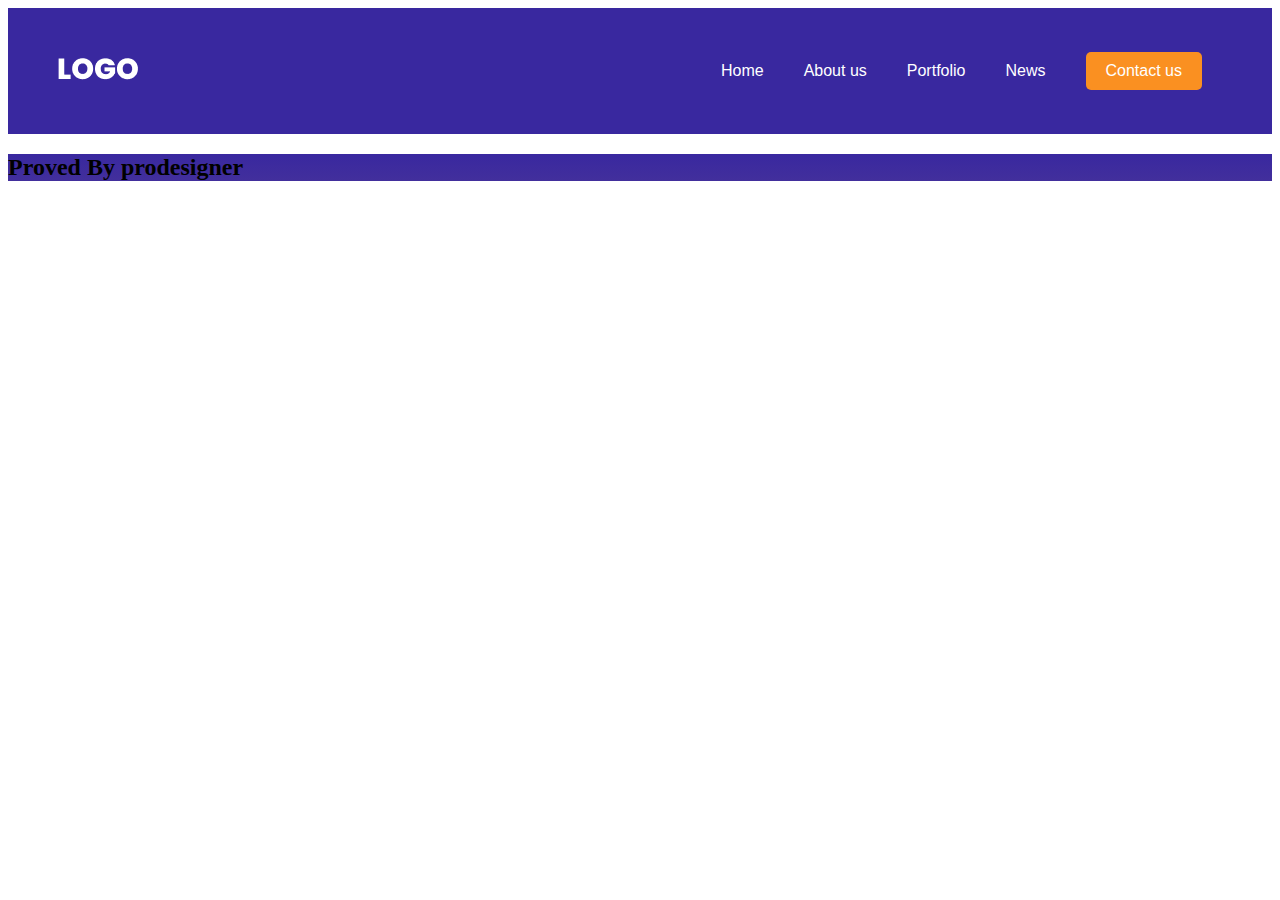
==== html/index.html @ 35356651 "start header/images/body" ====
<!DOCTYPE html>
<html lang="en">
<head>
  <meta charset="UTF-8">
  <meta name="viewport" content="width=device-width, initial-scale=1.0">
  <title>Desafio 1</title>
  <link rel="stylesheet" href="partials\style.css">
</head>

<body>

  <header class="header">
    <div>
    <img class="img-logo" src="../images/LOGO.png" alt="">
  </div>
  <div class="nav">
    <a class="link" id="link-1" href="#">Home</a>
    <a class="link" id="link-2" href="#">About us</a>
    <a class="link" id="link-3" href="#">Portfolio</a>
    <a class="link" id="link-4" href="#">News</a>
    <a class="link" id="link-5" href="#">Contact us</a>
  </div>
  </header>

  <div class="container">
    <div>
      <div>
        <h2 class="">Proved By prodesigner</h2>
      </div>
    </div>
  </div>
  
  <footer>

  </footer>
  
  <script src="../js/script.js"></script>

</body>
</html>
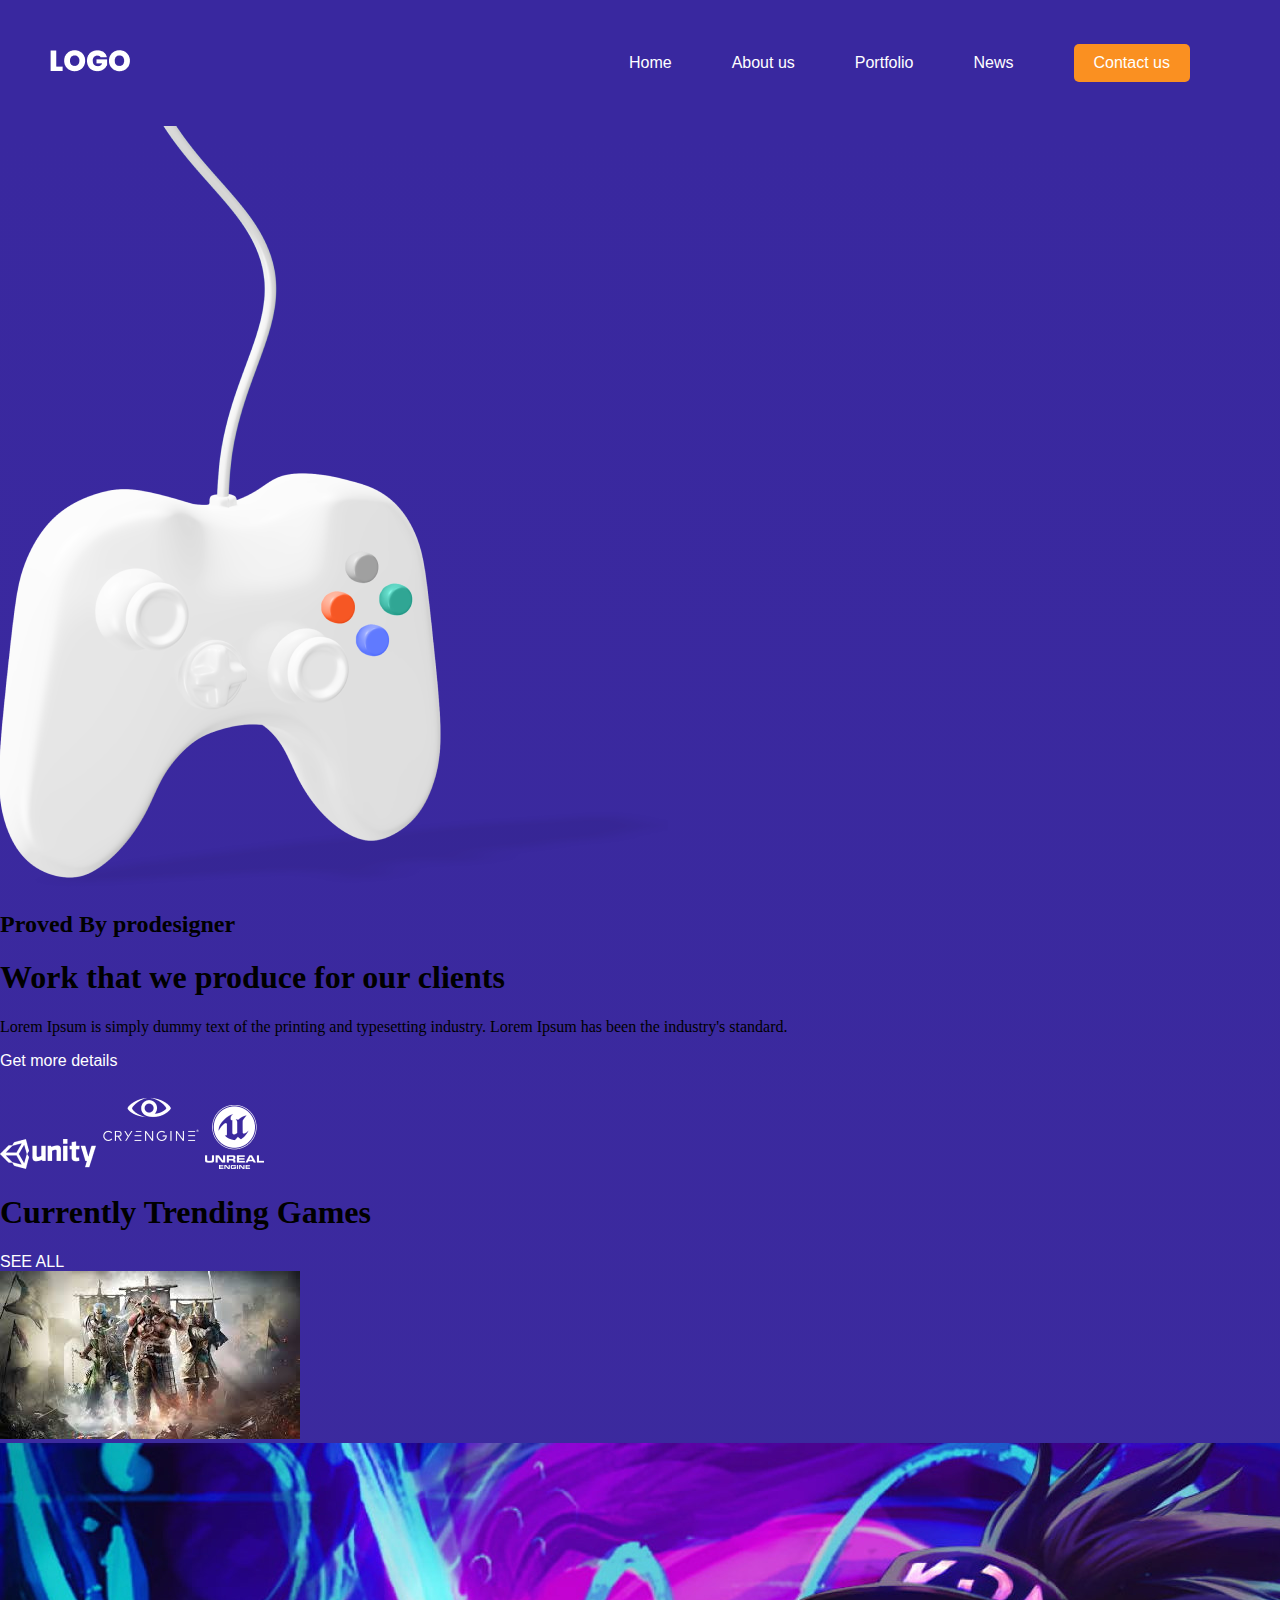
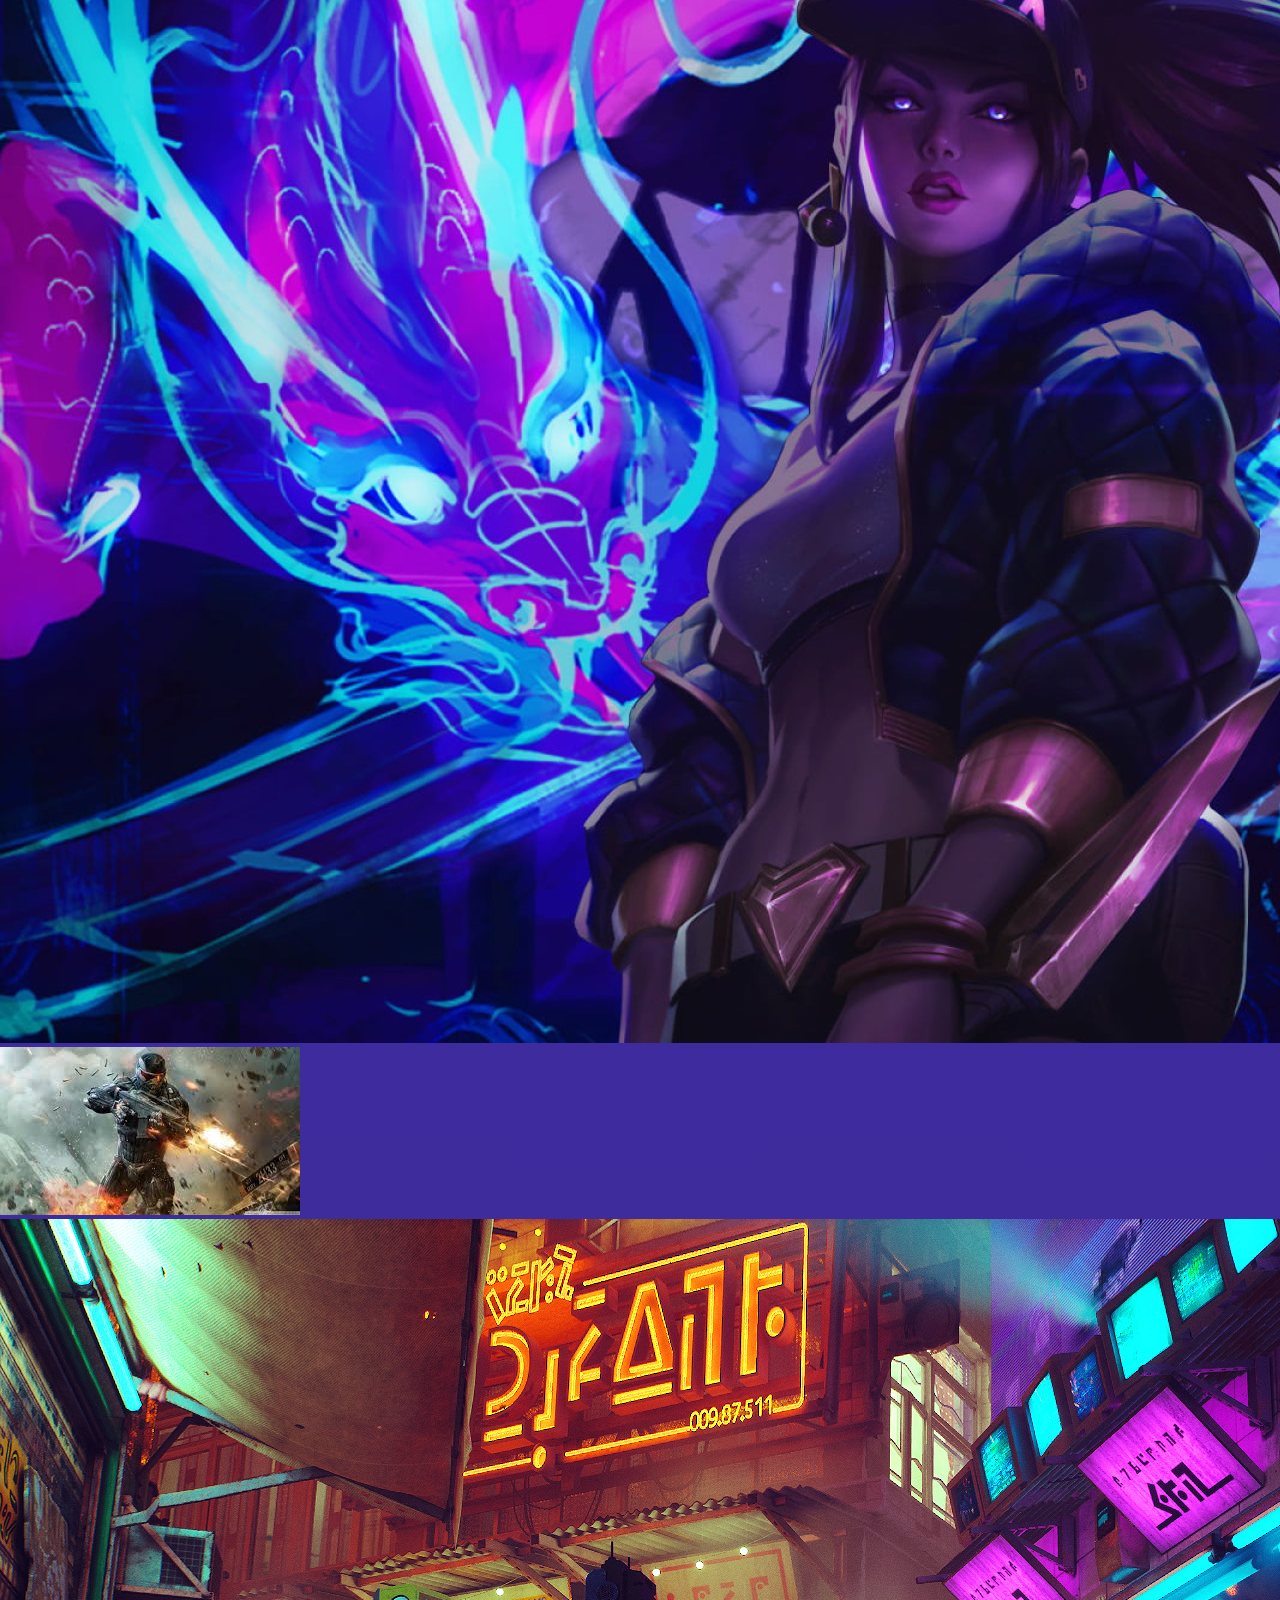
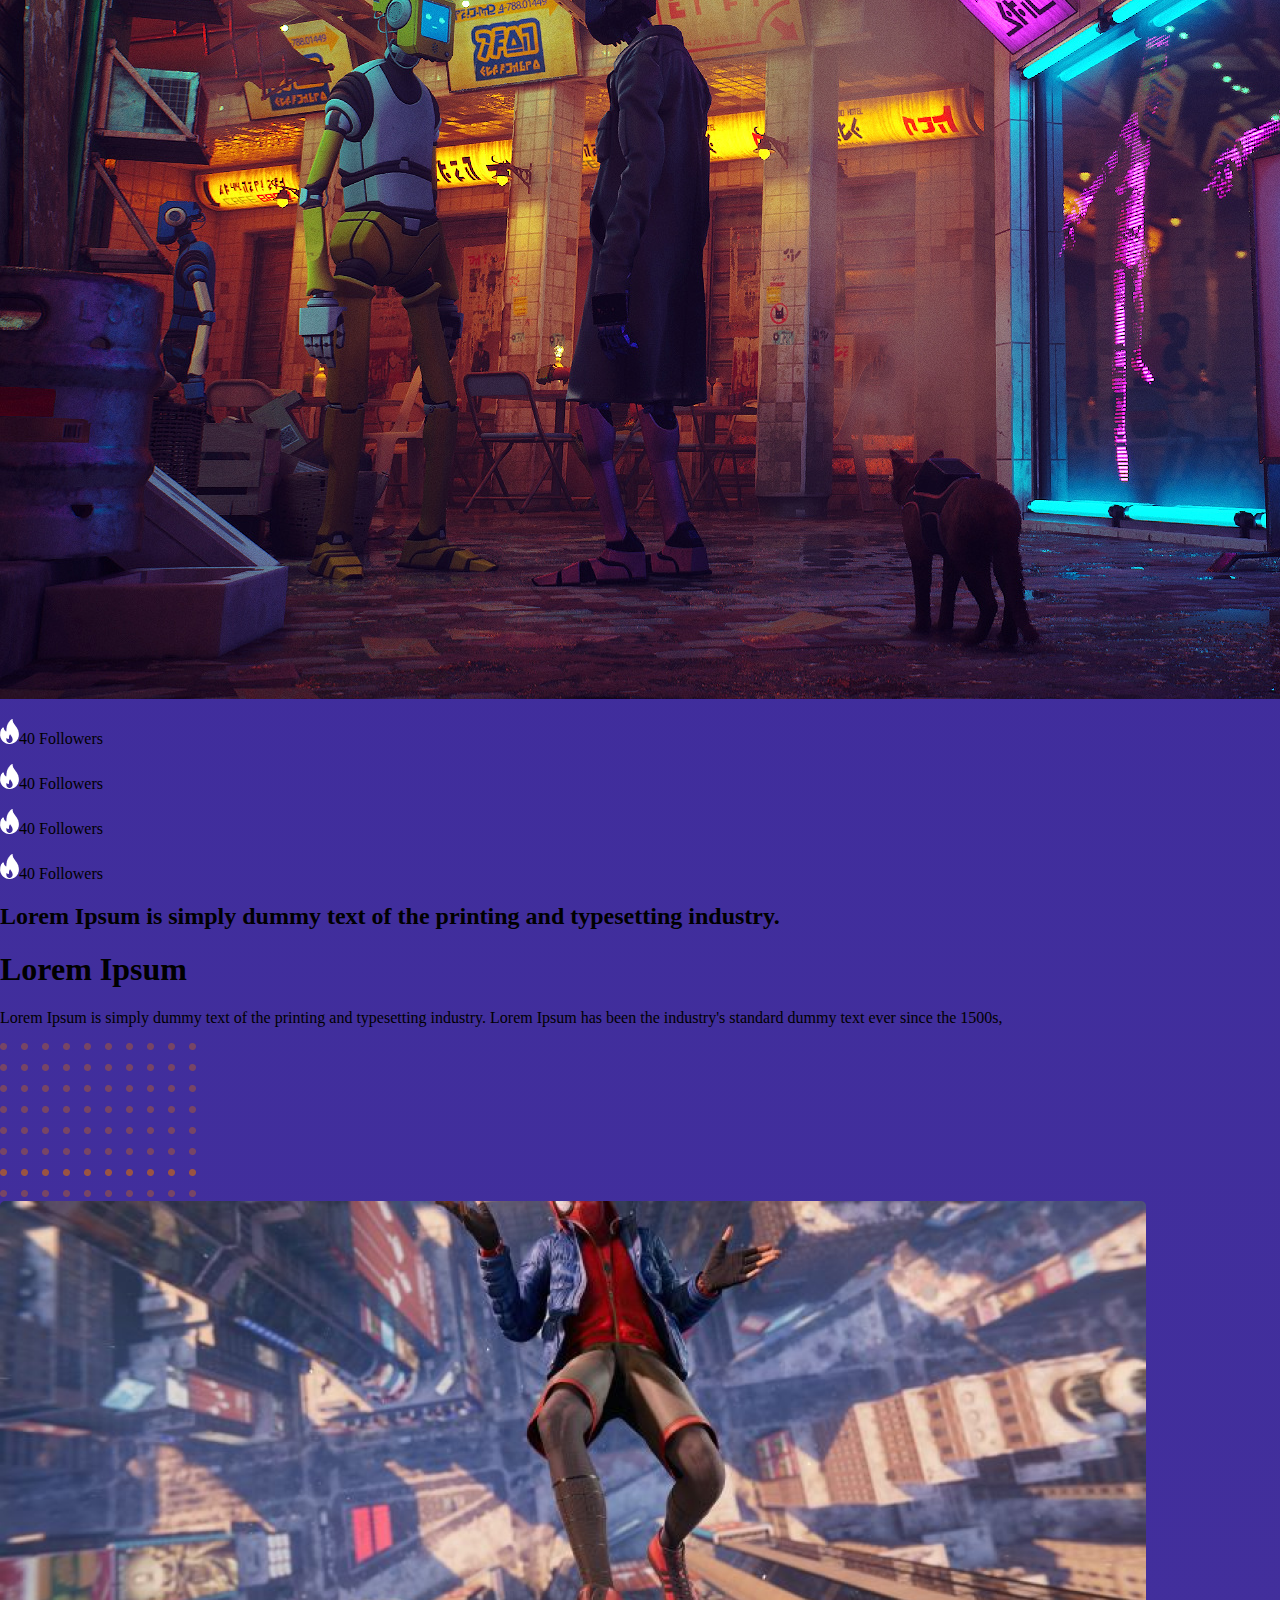
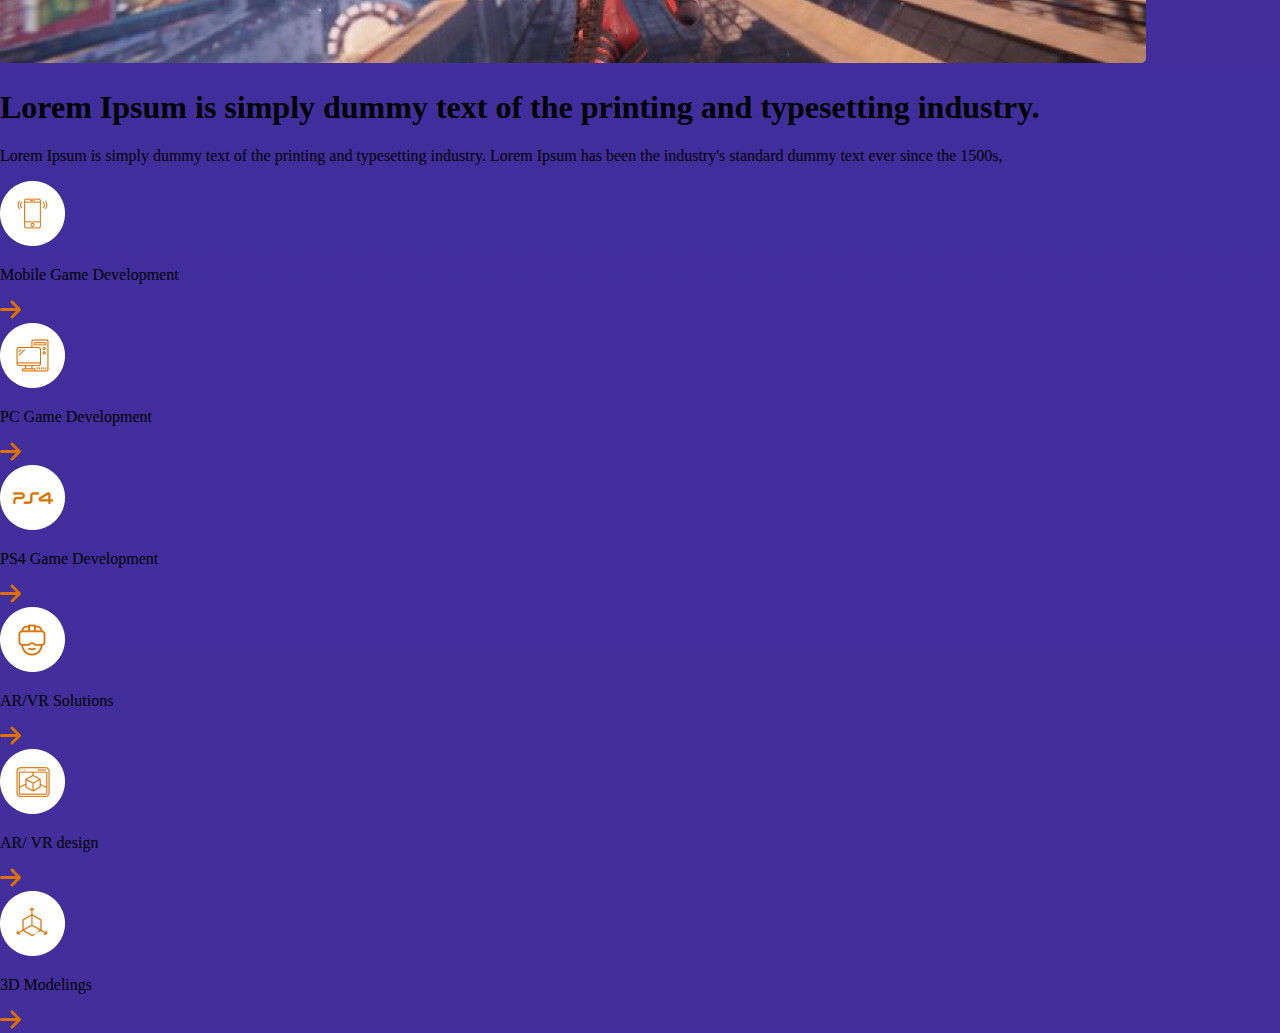
==== commit 0b230663: "feat: add images, global styles, and new pages" ====
--- a/html/index.html
+++ b/html/index.html
@@ -1,40 +1,131 @@
 <!DOCTYPE html>
-<html lang="en">
+<html lang="pt-br">
 <head>
   <meta charset="UTF-8">
   <meta name="viewport" content="width=device-width, initial-scale=1.0">
   <title>Desafio 1</title>
-  <link rel="stylesheet" href="partials\style.css">
+  <link rel="stylesheet" href="../css/style.css">
+  <link rel="stylesheet" href="partials/style.css">
+  <link rel="stylesheet" href="partials/header.css">
+  <link rel="stylesheet" href="partials/games.css">
+  <link rel="stylesheet" href="partials/dev_area.css">
 </head>
 
 <body>
-
   <header class="header">
     <div>
-    <img class="img-logo" src="../images/LOGO.png" alt="">
-  </div>
-  <div class="nav">
-    <a class="link" id="link-1" href="#">Home</a>
-    <a class="link" id="link-2" href="#">About us</a>
-    <a class="link" id="link-3" href="#">Portfolio</a>
-    <a class="link" id="link-4" href="#">News</a>
-    <a class="link" id="link-5" href="#">Contact us</a>
-  </div>
+      <a href="index.html"><img class="img-logo" src="../images/LOGO.png" alt=""></a>
+    </div>
+    <div class="nav">
+      <a href="error/index.html">Home</a>
+      <a href="error/index.html">About us</a>
+      <a href="error/index.html">Portfolio</a>
+      <a id="link-4" href="error/index.html">News</a>
+      <a id="link-5" href="contact-us/index.html">Contact us</a>
+    </div>
   </header>
 
   <div class="container">
-    <div>
-      <div>
-        <h2 class="">Proved By prodesigner</h2>
+    <img id="img_joy" src="../images/joy_stick 1.png" alt="">
+    <div class="container-2">
+      <div class="box-1">
+        <h2 id="title-1">Proved By prodesigner</h2>
+        <h1 id="title-2">Work that we produce for our clients</h1>
+        <p id="paragraph_1">Lorem Ipsum is simply dummy text of the printing and typesetting industry. Lorem Ipsum has been the industry's standard.</p>
+        <a id="link-6" href="error/index.html">Get more details</a>
+      </div>
+      <div class="box-2">
+        <img id="img_1" src="../images/unity 1 (1).png" alt="unity">
+        <img id="img_2" src="../images/cry 1.png" alt="cry1">
+        <img id="img_3" src="../images/unreal 1.png" alt="unreal">
       </div>
     </div>
+
+    <div class="container-games">
+      <div id="box-3">
+        <h1 id="title-3">Currently Trending Games</h1>
+        <a id="link-7" href="error/index.html">SEE ALL</a>
+      </div>
+      <div class="box-4">
+        <img class="img-herois" src="../images/heroi1.jpeg" alt="heroi">
+        <img class="img-herois" src="../images/heroi2.jpeg" alt="heroi">
+        <img class="img-herois" src="../images/heroi3.jpeg" alt="heroi">
+        <img class="img-herois" src="../images/heroi4.jpeg" alt="heroi">
+      </div>
+      <div class="box-4">
+        <p id="paragraph_2"><img id="img_fire" src="../images/Group.png" alt="group">40 Followers</p>
+        <p id="paragraph_2"><img id="img_fire" src="../images/Group.png" alt="group">40 Followers</p>
+        <p id="paragraph_2"><img id="img_fire" src="../images/Group.png" alt="group">40 Followers</p>
+        <p id="paragraph_2"><img id="img_fire" src="../images/Group.png" alt="group">40 Followers</p>
+      </div>
+    </div>
+
+    <div class="box-5">
+      <h2>Lorem Ipsum is simply dummy text of the printing and typesetting industry.</h2>
+    </div>
+  
+    <div class="container-3">
+      <h1>Lorem Ipsum</h1>
+      <p>Lorem Ipsum is simply dummy text of the printing and typesetting industry. Lorem Ipsum has been the industry's standard dummy text ever since the 1500s,<p>
+        <div class="img-wrapper">
+          <img id="img_point" src="../images/Group 21.png" alt="pontilhado">
+          <img id="img_4" src="../images/homemaranha.png" alt="homem-aranha">
+        </div>
+    </div>
   </div>
-  
+    <div class="box_dev">
+      <h1>Lorem Ipsum is simply dummy text of the printing and typesetting industry.</h1>
+      <p>Lorem Ipsum is simply dummy text of the printing and typesetting industry. Lorem Ipsum has been the industry's standard dummy text ever since the 1500s,<p>
+
+        <div id="imgs">
+
+          <div id="imgs_3">
+            <a href="error/index.html"><img src="../images/cel.png" alt="cel"></a>
+            <p>Mobile Game Development</p>
+            <a href="error/index.html"><img src="../images/seta.png" alt="seta"></a>
+          </div>
+          <div id="imgs_3">
+            <a href="error/index.html"><img src="../images/pc.png" alt="pc"></a>
+            <p>PC Game Development</p>
+            <a href="error/index.html"><img src="../images/seta.png" alt="seta"></a>
+          </div>
+          <div id="imgs_3">
+            <a href="error/index.html"><img src="../images/ps4.png" alt="ps4"></a>
+            <p>PS4 Game Development</p>
+            <a href="error/index.html"><img src="../images/seta.png" alt="seta"></a>
+          </div>
+          <div id="imgs_3">
+            <a href="error/index.html"><img src="../images/oculos.png" alt="oculos"></a>
+            <p>AR/VR Solutions</p>
+            <a href="error/index.html"><img src="../images/seta.png" alt="seta"></a>
+          </div>
+
+        </div>
+
+        <div id="imgs_2">
+
+          <div id="imgs_3">
+            <a href="error/index.html"><img src="../images/cube.png" alt="cube"></a>
+            <p>AR/ VR design</p>
+            <a href="error/index.html"><img src="../images/seta.png" alt="seta"></a>
+          </div>
+
+          <div id="imgs_3">
+            <a href="error/index.html"><img src="../images/x y z.png" alt="xyz"></a>
+            <p>3D Modelings</p>
+            <a href="error/index.html"><img src="../images/seta.png" alt="seta"></a>
+          </div>
+
+        </div>
+
+    </div>
+
+
   <footer>
 
   </footer>
-  
+
   <script src="../js/script.js"></script>
 
 </body>
-</html>+</html>
--- a/css/style.css
+++ b/css/style.css
@@ -0,0 +1,17 @@
+body {
+  background: linear-gradient(to bottom, #39289F, #422F9C);
+  margin: 0px;
+}
+
+a {
+  color: white;
+  font-family: "Poppins", sans-serif;
+  text-decoration: none;
+  margin-right: 60px;
+  font-size: 16px;
+  transition: transform 0.5s ease;
+}
+
+a:hover {
+    transform: translateY(-5px);
+}--- a/html/partials/style.css
+++ b/html/partials/style.css
@@ -0,0 +1,34 @@
+.container {
+  background: linear-gradient(to bottom, #39289F, #422F9C);
+}
+.header {
+  background: #39289F;
+  padding: 30px;
+  display: flex;
+  justify-content: space-between;
+  align-items: center;
+}
+
+.img-logo{
+  margin: 20px;
+}
+
+.nav {
+  display: flex;
+  justify-content: space-between;
+  align-items: center;
+}
+
+.link {
+  color: white;
+  font-family: "Poppins", sans-serif;
+  text-decoration: none;
+  margin-right: 40px;
+  font-size: 16px;
+}
+
+#link-5 {
+  background-color: #FA9021;
+  padding: 10px 20px;
+  border-radius: 5px;
+}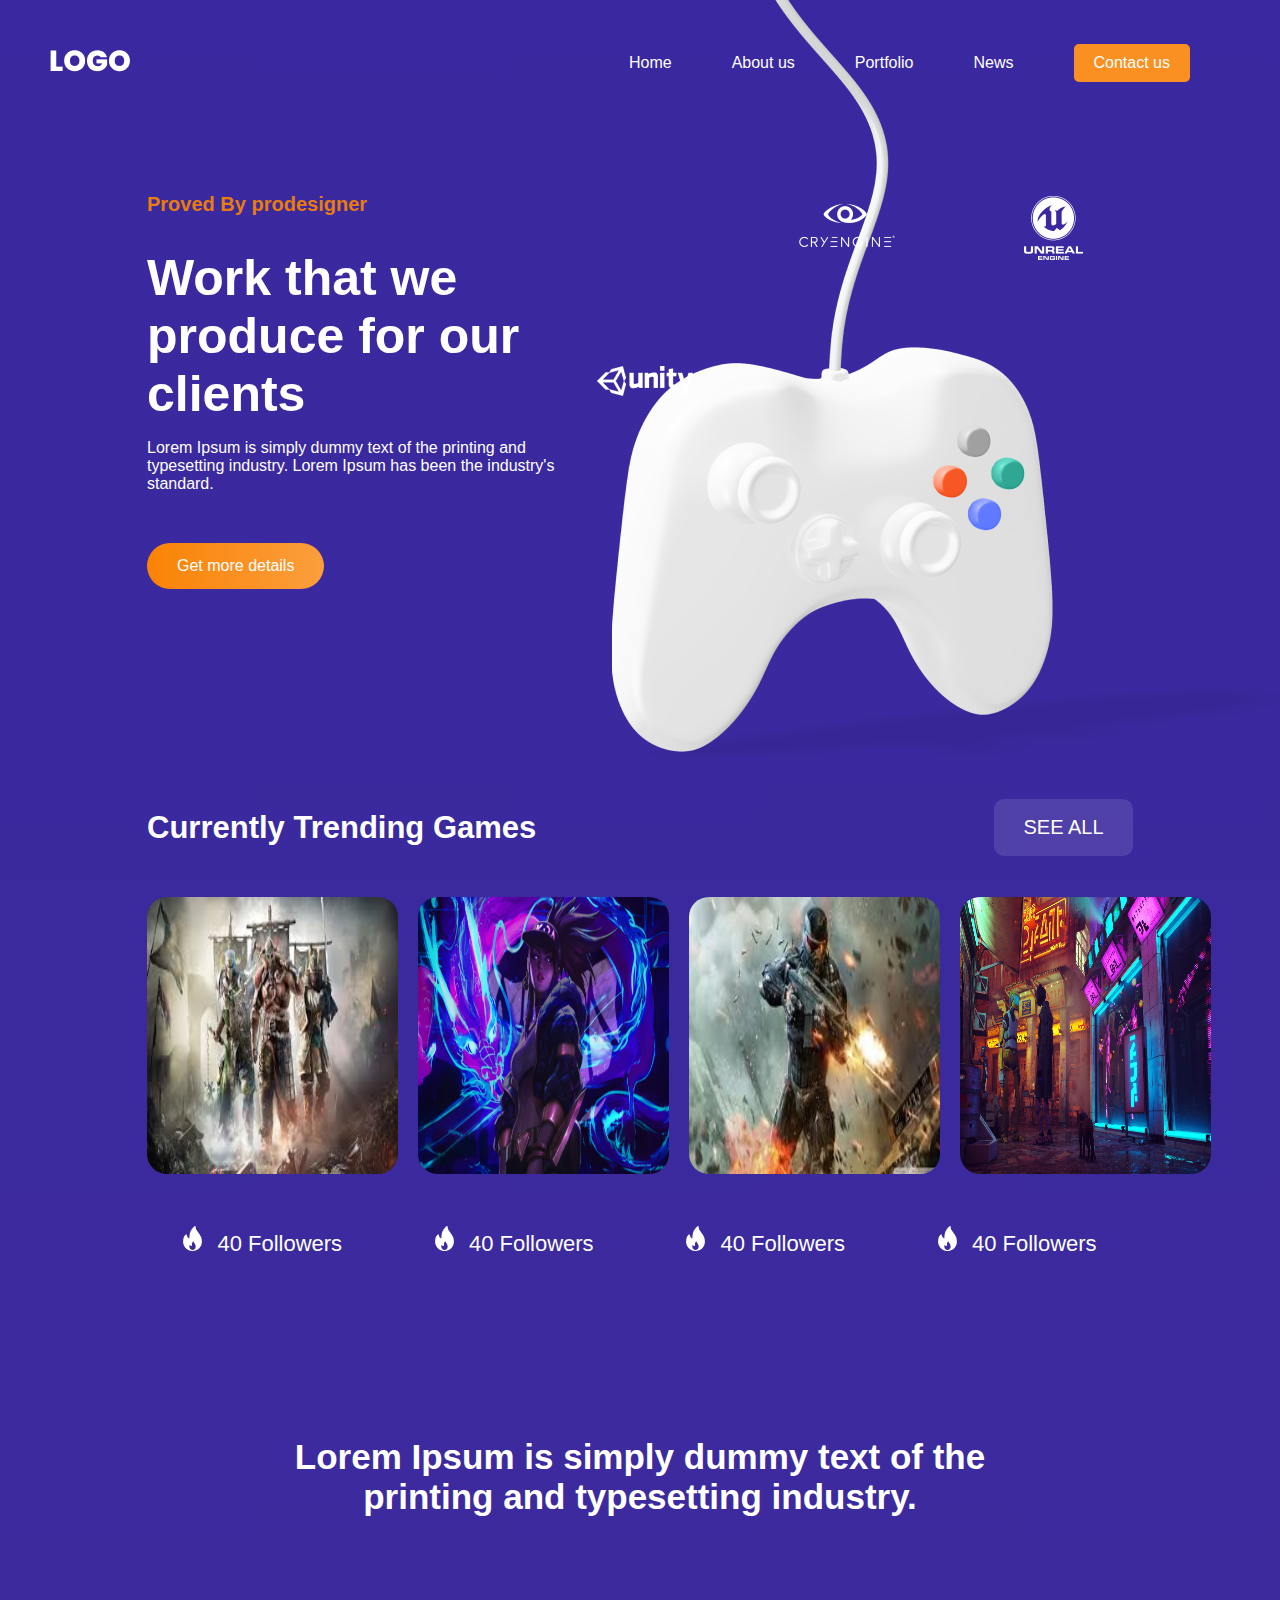
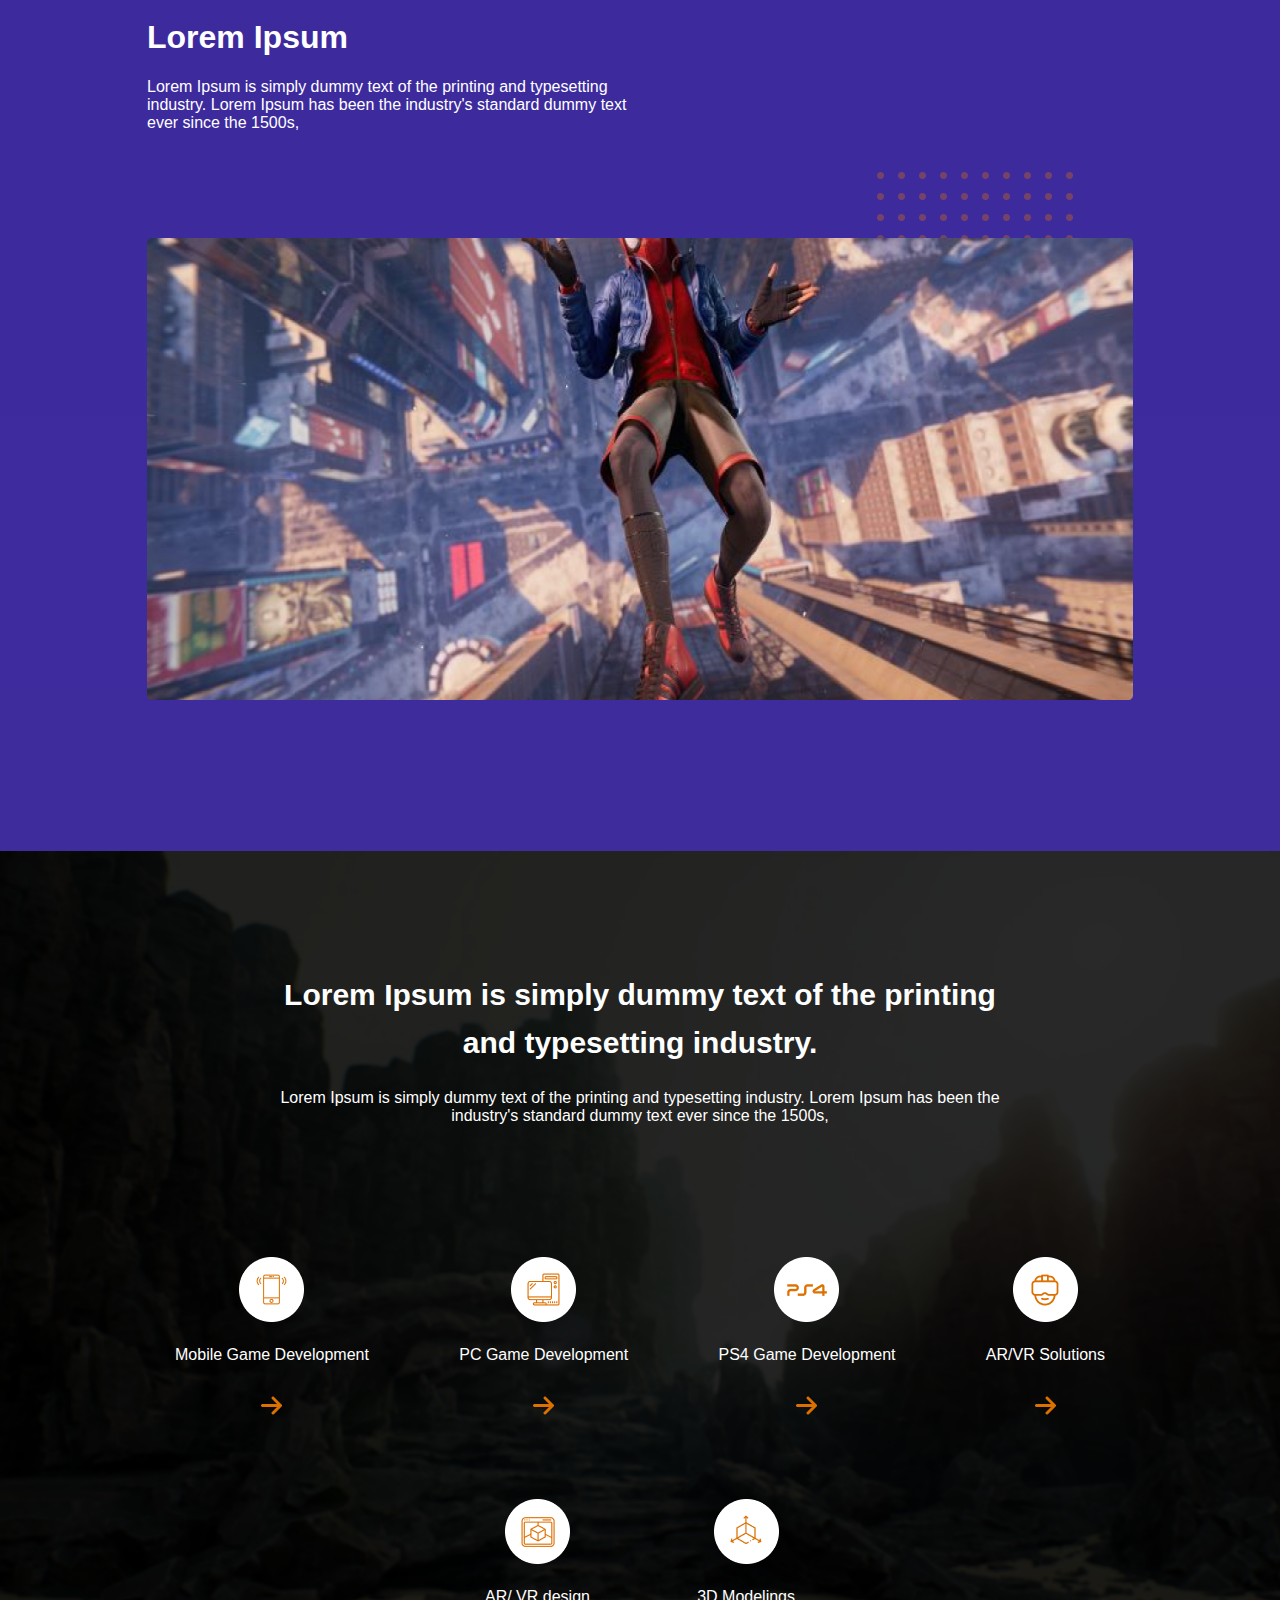
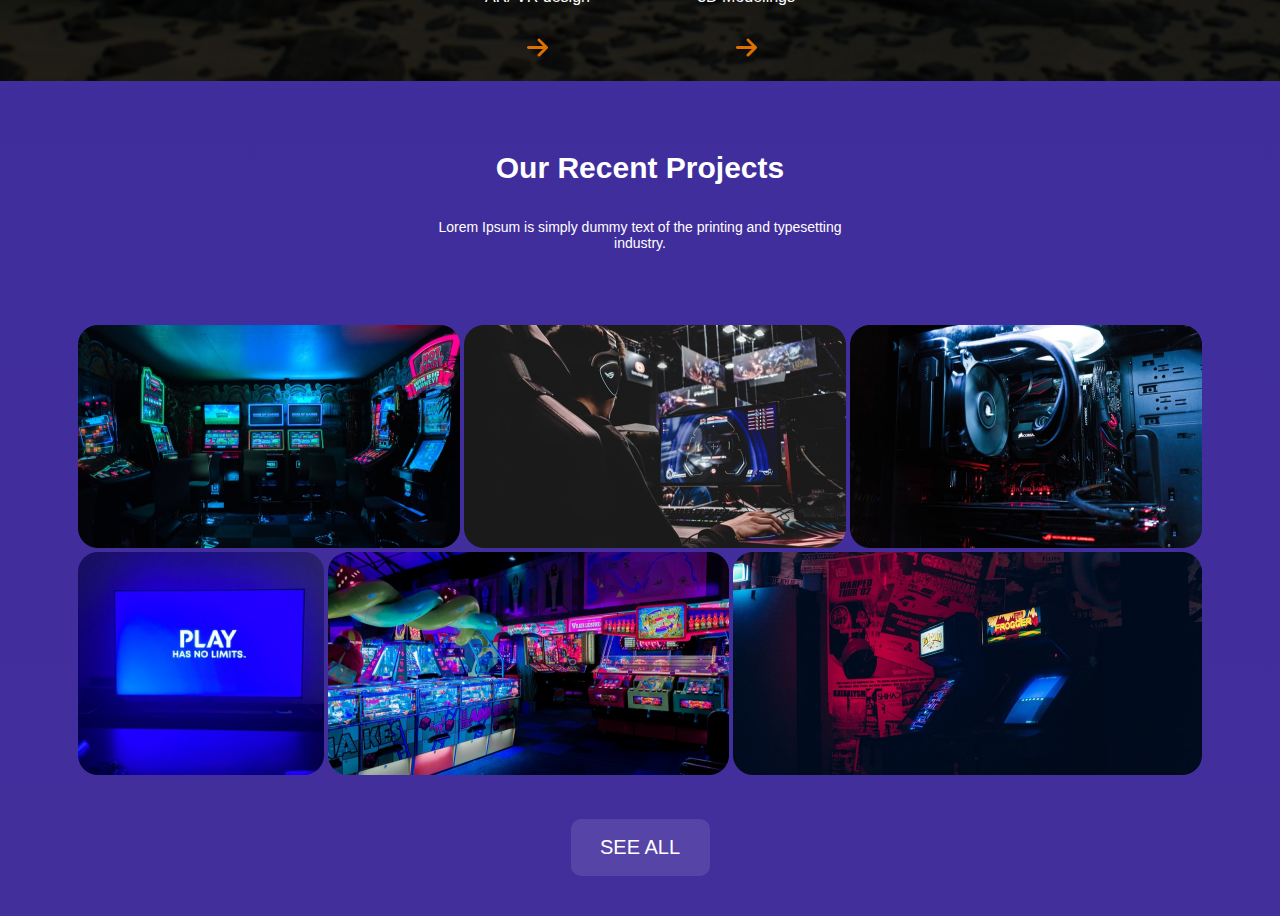
==== commit 13370a61: "feat: Completed projects page and finalized CSS" ====
--- a/html/index.html
+++ b/html/index.html
@@ -9,6 +9,7 @@
   <link rel="stylesheet" href="partials/header.css">
   <link rel="stylesheet" href="partials/games.css">
   <link rel="stylesheet" href="partials/dev_area.css">
+  <link rel="stylesheet" href="partials/projects.css">
 </head>
 
 <body>
@@ -120,6 +121,24 @@
 
     </div>
 
+    <div class="Projects">
+      <h1>Our Recent Projects</h1>
+      <p>Lorem Ipsum is simply dummy text of the printing and typesetting industry. </p>
+      <div class="img-wrapper">
+        <div class="box-prj">
+          <a href="error/index.html"><img src="../images/sala games.png" alt="sala"></a>
+          <a href="error/index.html"><img src="../images/monitor.png" alt="monitor"></a>
+          <a href="error/index.html"><img src="../images/pc gamer.png" alt="pc"></a>
+        </div>
+        <div class="box-prj2">
+          <a href="error/index.html"><img src="../images/tv.png" alt="tv"></a>
+          <a href="error/index.html"><img src="../images/cassino.png" alt="cassino"></a>
+          <a href="error/index.html"><img src="../images/cassino pequeno.png" alt="cassino pequeno"></a>
+        </div>
+      </div>
+      <a class="link-8" href="error/index.html">SEE ALL</a>
+    </div>
+
 
   <footer>
 
--- a/html/partials/style.css
+++ b/html/partials/style.css
@@ -1,34 +1,135 @@
 .container {
-  background: linear-gradient(to bottom, #39289F, #422F9C);
-}
-.header {
-  background: #39289F;
-  padding: 30px;
-  display: flex;
-  justify-content: space-between;
-  align-items: center;
+  margin: 0px 147px 147px;    
+  margin-top: 50px;
 }
 
-.img-logo{
-  margin: 20px;
+.container-2 {
+  display: grid;
+  grid-template-columns: 0.55fr 1fr;
+  gap: 0px;
+  position: relative;
 }
 
-.nav {
-  display: flex;
-  justify-content: space-between;
-  align-items: center;
+#img_joy {
+  position: absolute;
+  top: 0;
+  right: 0;
+  z-index: -1;
 }
 
-.link {
+#title-1 {
+  font-size: 20px;
+  color: #E87D0E;
+  font-family: "Poppins", sans-serif;
+  font-weight: bold;
+  margin-bottom: 17px;
+}
+
+#title-2 {
+  font-size: 50px;
+  color: #FFFFFF;
+  font-family: "Poppins", sans-serif;
+  font-weight: bold;
+  margin-bottom: 16px;
+}
+
+#paragraph_1 {
+  font-size: 16px;
+  color: #FFFFFF;
+  font-family: "Poppins", sans-serif;
+  margin-bottom: 50px;
+  inline-size: 450px;
+}
+
+#link-6 {
+  background: linear-gradient(to right, #FA8305, #FB9E3C);
+  padding: 14px 30px;
+  border-radius: 40px;
+  font-family: "Poppins", sans-serif;
+  font-size: 16px;
+  transition: transform 0.5s ease;
+  display: inline-block;
+  text-decoration: none;
+}
+
+#link-6:hover {
+  transform: scale(1.1);
+}
+
+.box-2 {
+  display: grid;
+  grid-template-columns: 1fr 1fr 1fr;
+}
+
+#img_1 {
+  margin-left: 0px;
+  margin-top: 190px;
+}
+
+#img_2 {
+  margin-left: 20px;
+}
+
+#img_3 {
+  margin-left: 70px;
+  margin-top: 20px;
+}
+
+.box-5 {
+  display: flex;
+  justify-content: center;
+  align-items: center;
+  margin-top: 129px;
+}
+
+.box-5 h2 {
+  text-align: center;
+  font-size: 35px;
+  color: #FFFFFF;
+  font-family: "Poppins", sans-serif;
+  font-weight: 600;    
+  width: 826px;
+  height: 132px;
+}
+
+.container-3 {
   color: white;
   font-family: "Poppins", sans-serif;
-  text-decoration: none;
-  margin-right: 40px;
-  font-size: 16px;
 }
 
-#link-5 {
-  background-color: #FA9021;
-  padding: 10px 20px;
-  border-radius: 5px;
-}+.container-3 h2 {
+  font-size: 30px;
+  font-weight: 600;
+  margin-bottom: 67px;
+}
+
+.container-3 p {
+  font-size: 16px;
+  margin-bottom: 32px;
+  width: 500px;
+}
+
+.container-3 img {
+  margin-top: 40px;
+}
+
+.img-wrapper {
+  position: relative;
+}
+
+#img_point {
+  position: absolute;
+  top: -60px;
+  right: 60px;
+  z-index: 1;
+}
+
+#img_4 {
+  align-items: center;
+  margin-top: 20px;
+  height: 462px;
+  position: relative;
+  z-index: 2;
+  margin-top: 46px;
+  width: 100%;
+}
--- a/html/partials/header.css
+++ b/html/partials/header.css
@@ -0,0 +1,26 @@
+.header {
+  padding: 30px;
+  display: flex;
+  justify-content: space-between;
+  align-items: center;
+}
+
+.img-logo{
+  margin: 20px;
+}
+
+.nav {
+  display: flex;
+  justify-content: space-between;
+  align-items: center;
+}
+
+#link-5 {
+  background-color: #FA9021;
+  padding: 10px 20px;
+  border-radius: 5px;
+}
+
+#link-5:hover {
+  transform: scale(1.1);
+}--- a/html/partials/games.css
+++ b/html/partials/games.css
@@ -0,0 +1,65 @@
+.container-games{
+  margin-top: 200px;
+  font-family: "Rubik", sans-serif;
+  color: white;
+}
+
+#box-3{
+  display: flex;
+  justify-content: space-between;
+  align-items: center;
+}
+
+#title-3{
+  font-size: 31px;
+  font-weight: bold;
+}
+
+#link-7{
+  font-size: 20px;
+  background-color: rgba(255, 255, 255, 0.11);
+  border-radius: 10px;
+  width: 139px;
+  height: 57px;
+  display: flex;
+  align-items: center;
+  justify-content: center;
+  margin: 0px;
+}
+
+.box-4{
+  display: grid;
+  grid-template-columns: 1fr 1fr 1fr 1fr;
+  gap: 20px;
+  margin-top: 30px;
+}
+
+.img-herois{
+  width: 251px;
+  height: 277px;
+  border-radius: 20px;
+}
+
+#paragraph_2{
+  font-size: 22px;
+  text-align: center;
+}
+
+#img_fire{
+  margin-right: 15px;
+}
+
+.box-4 .img-herois {
+  transition: transform 0.3s ease, filter 0.3s ease, opacity 0.3s ease;
+}
+
+.box-4:hover .img-herois {
+  filter: blur(4px);
+  opacity: 0.5;
+}
+
+.box-4 .img-herois:hover {
+  transform: scale(1.2);
+  filter: none;
+  opacity: 1;
+}--- a/html/partials/dev_area.css
+++ b/html/partials/dev_area.css
@@ -0,0 +1,61 @@
+.box_dev {
+  color: white;
+  font-family: "Poppins", sans-serif;
+  background-image: url('../../images/fundo.png');
+  background-size: cover;
+  background-position: center;
+  padding: 20px;
+  width: 100%;
+  box-sizing: border-box;
+  margin: 0;
+  text-align: center;
+  display: flex;
+  flex-direction: column;
+  justify-content: center;
+  align-items: center;
+}
+
+.box_dev h1 {
+  font-size: 30px;
+  font-weight: bold;
+  margin-top: 100px;
+  width: 750px;
+  height: 112px;
+  margin-bottom: -10px;
+  line-height: 1.6;
+}
+
+.box_dev p {
+  font-size: 16px;
+  width: 750px;
+  height: 60px;
+}
+
+#imgs{
+  display: flex;
+  justify-content: space-between;
+  width: 75%;
+}
+
+#imgs_3 p{
+  width: 100%;
+  margin-top: 20px;
+  margin-bottom: -10px;
+}
+
+#imgs_2{
+  display: flex;
+  width: 25%;
+  justify-content: space-between;
+  margin-top: 5rem;
+}
+
+.box_dev a{
+  margin: 0;
+  transition: transform 0.3s ease;
+  display: inline-block;
+}
+
+.box_dev a:hover{
+  transform: scale(1.1) translateY(-5px);
+}--- a/html/partials/projects.css
+++ b/html/partials/projects.css
@@ -0,0 +1,55 @@
+.Projects{
+  text-align: center;
+  font-family: "Poppins", sans-serif;
+  color: white;
+  margin-top: 50px;
+}
+
+.Projects h1{
+  font-size: 30px;
+  font-weight: bold;
+  margin-top: 70px;
+}
+
+.Projects p{
+  font-size: 14px;
+  display: inline-block;
+  max-width: 450px;
+}
+
+.img-wrapper{
+  margin-top: 60px;
+}
+
+.img-wrapper a{
+  margin: 0;
+  transition: transform 0.3s ease, filter 0.3s ease, opacity 0.3s ease;
+  display: inline-block;
+}
+
+.img-wrapper:hover a{
+  filter: blur(4px);
+  opacity: 0.5;
+}
+
+.img-wrapper a:hover {
+  transform: scale(1.2);
+  filter: none;
+  opacity: 1;
+}
+
+.link-8{
+  font-size: 20px;
+  background-color: rgba(255, 255, 255, 0.11);
+  border-radius: 10px;
+  width: 139px;
+  height: 57px;
+  display: flex;
+  justify-content: center;
+  align-items: center;
+  margin: 40px auto;
+}
+
+.link-8:hover{
+  background-color: rgba(255, 255, 255, 0.2);
+}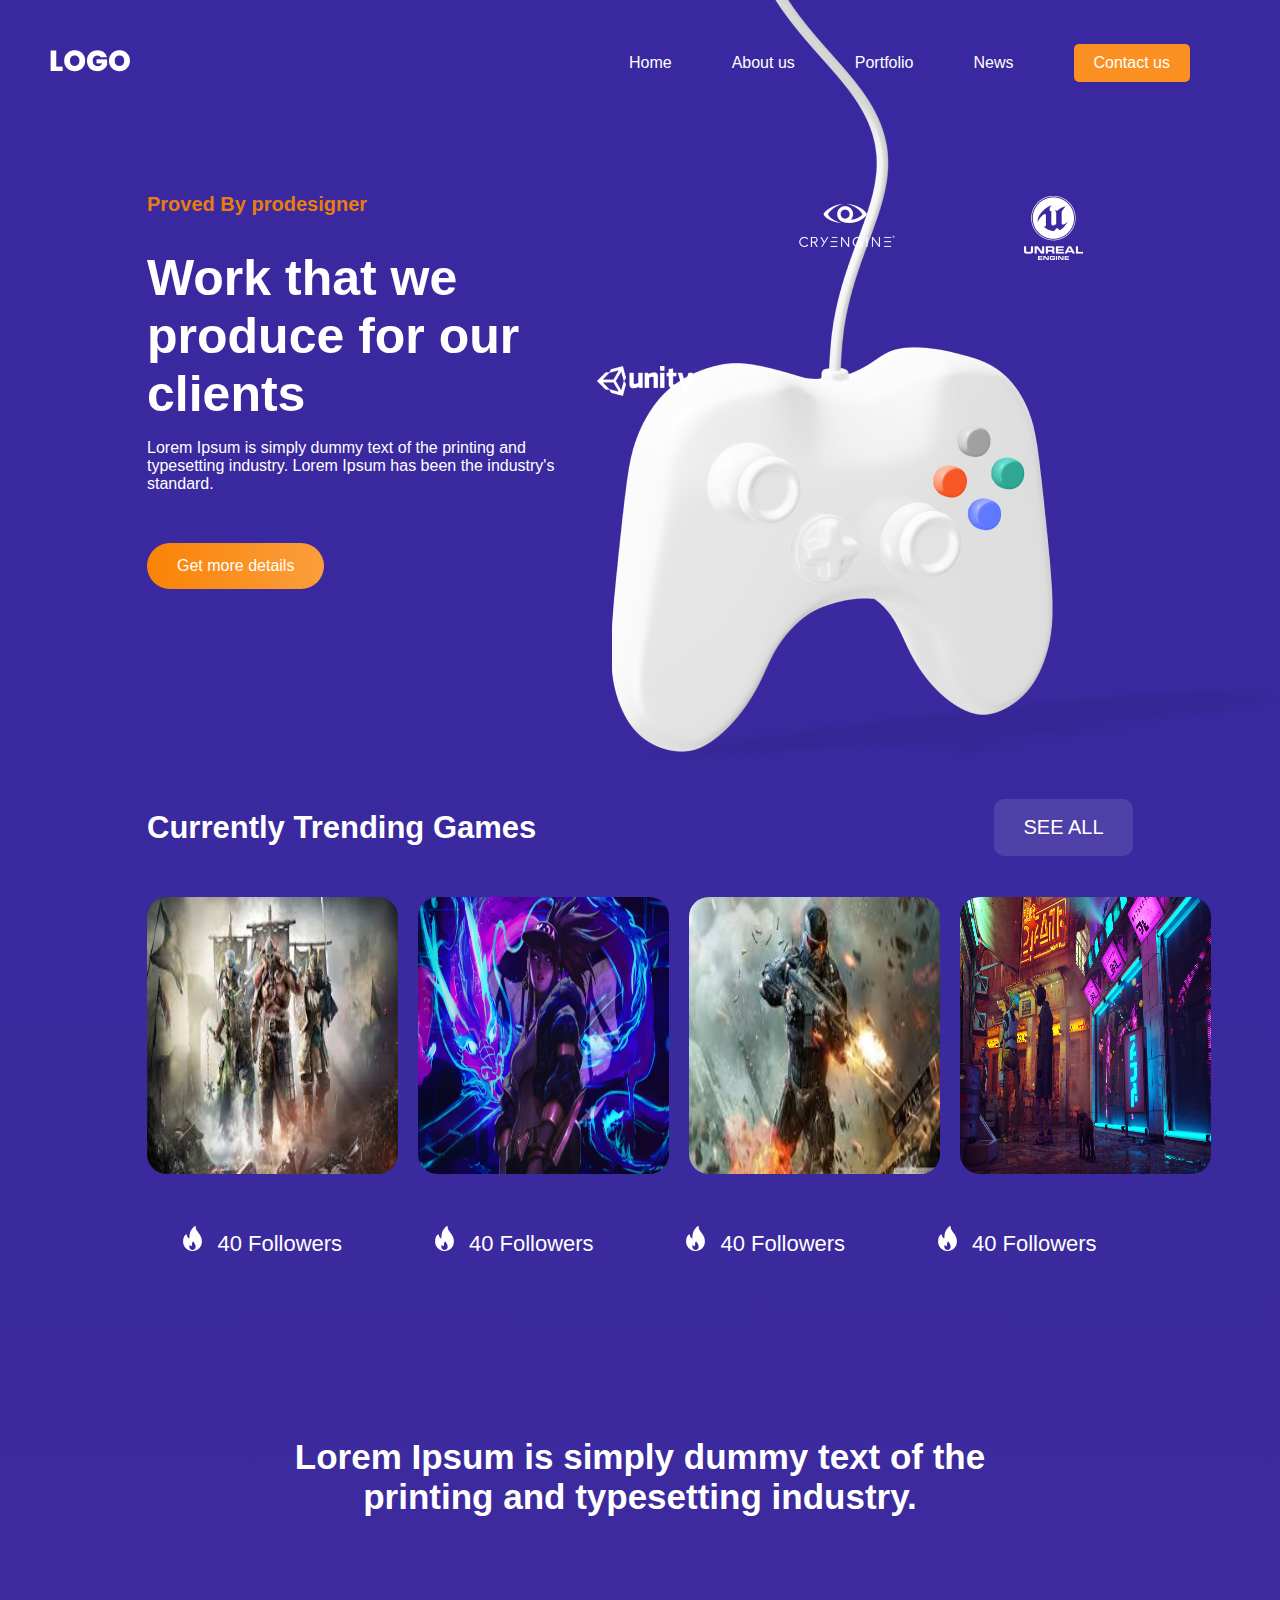
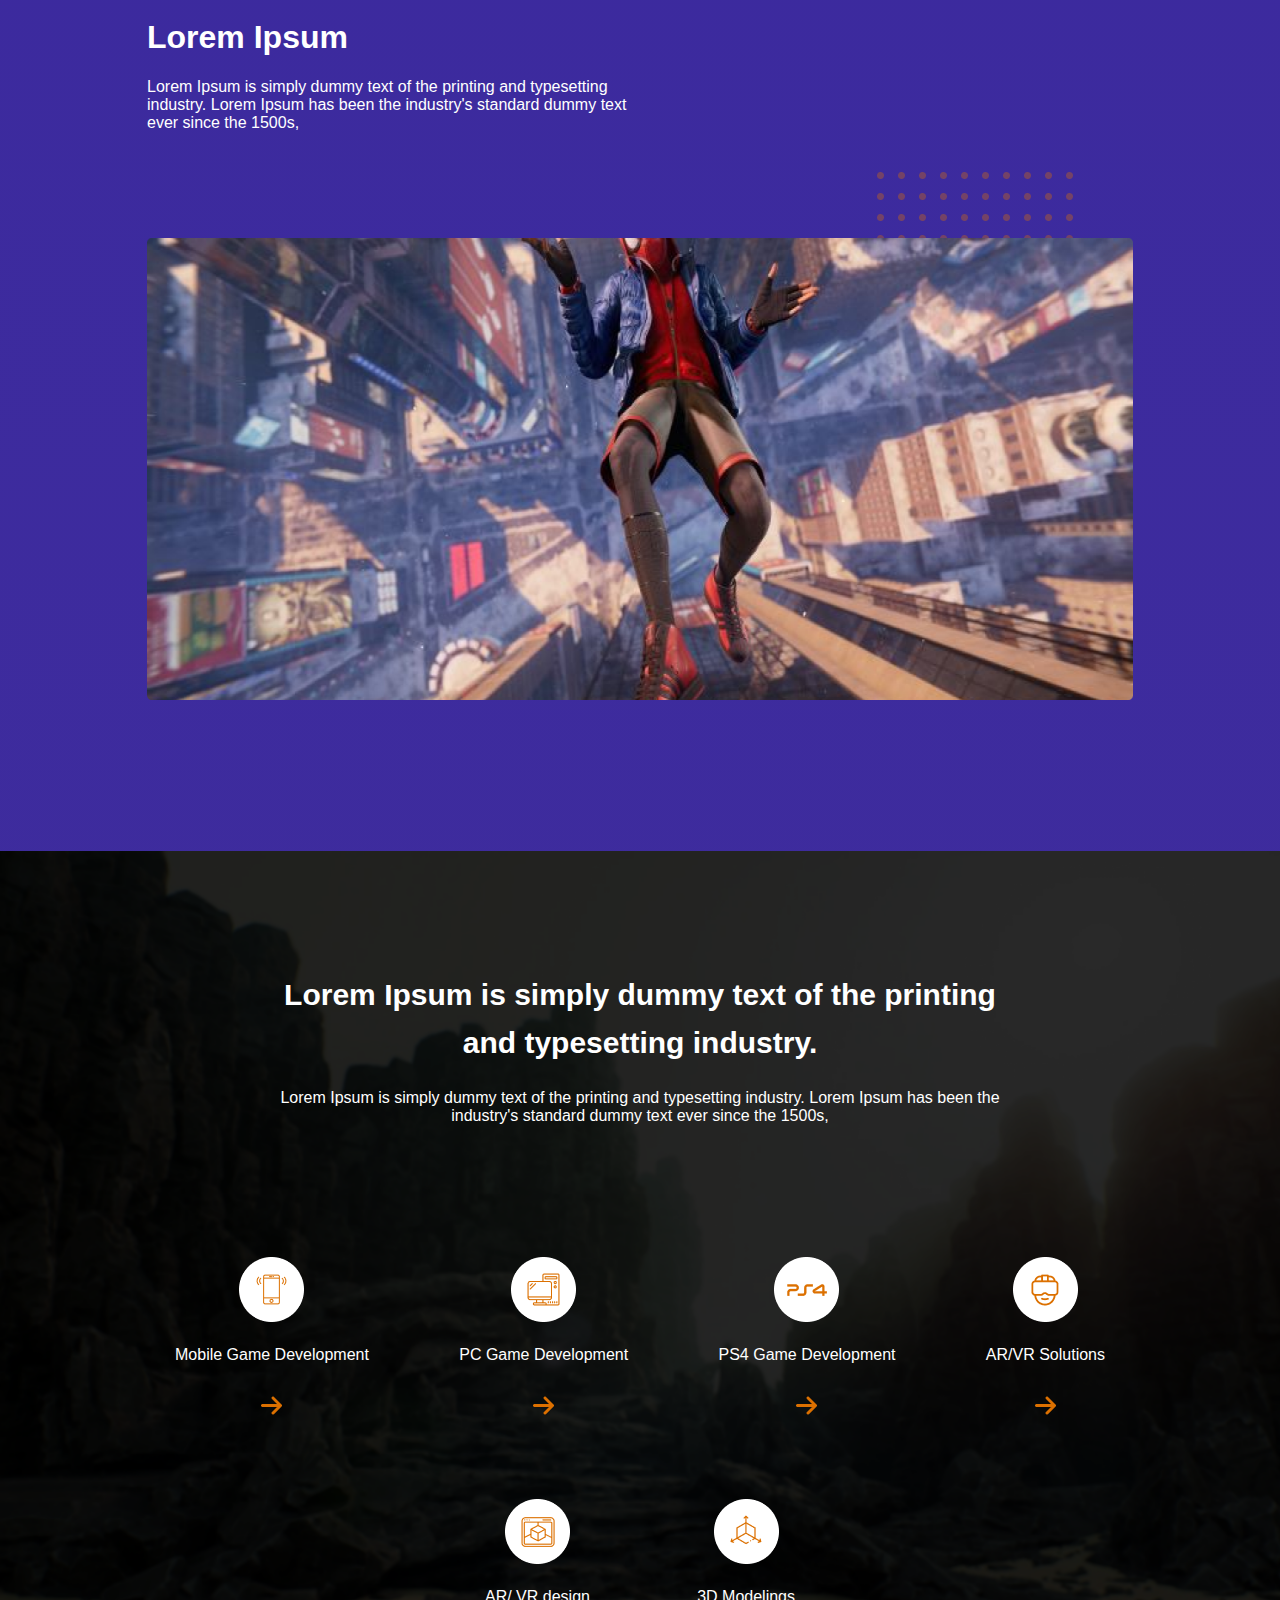
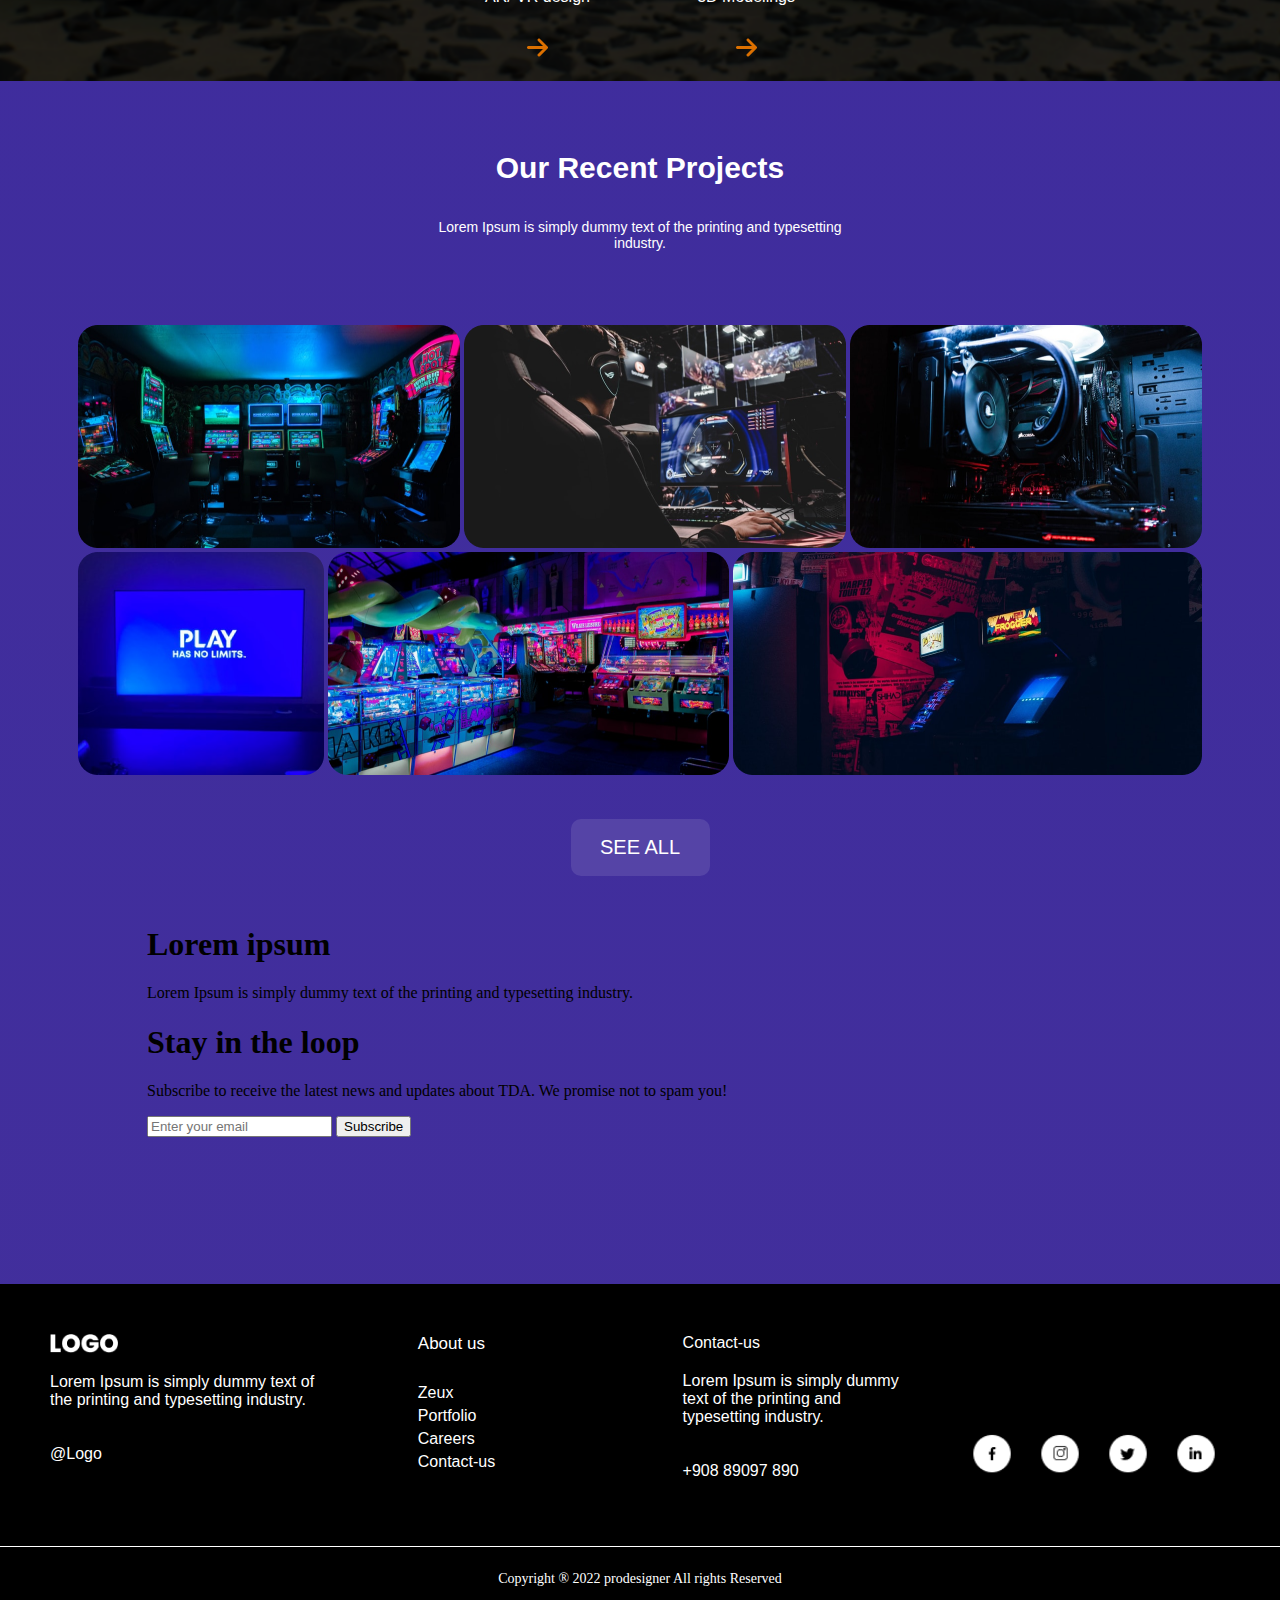
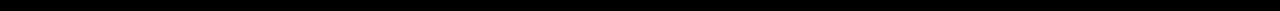
==== commit 114fa3bc: "feature: footer and css footer done" ====
--- a/html/index.html
+++ b/html/index.html
@@ -10,6 +10,8 @@
   <link rel="stylesheet" href="partials/games.css">
   <link rel="stylesheet" href="partials/dev_area.css">
   <link rel="stylesheet" href="partials/projects.css">
+  <link rel="stylesheet" href="partials/subscribe.css">
+  <link rel="stylesheet" href="partials/footer.css">
 </head>
 
 <body>
@@ -139,11 +141,55 @@
       <a class="link-8" href="error/index.html">SEE ALL</a>
     </div>
 
+    <div class="container">
+      <div class="Subscribe">
+        <h1>Lorem ipsum</h1>
+        <p>Lorem Ipsum is simply dummy text of the printing and typesetting industry.</p>
+        <div class="box-6">
+          <div>
+            <h1 id="title-4">Stay in the loop</h1>
+            <p id="paragraph-3">Subscribe to receive the latest news and updates about TDA. We promise not to spam you! </p>
+          </div>
+          <div class="input-2">
+            <input type="text" placeholder="Enter your email">
+            <button>Subscribe</button>
+          </div>
+        </div>
+      </div>
+    </div>
 
-  <footer>
-
-  </footer>
-
+    <footer>
+      <section class="footer">
+        <div class="footer-column footer-column-1">
+          <img src="../images/LOGO.png" alt="logo">
+          <p>Lorem Ipsum is simply dummy text of the printing and typesetting industry. </p>
+          <p>@Logo</p>
+        </div>
+        <div class="footer-column footer-column-2">
+          <a class="link-9" href="error/index.html">About us</a>
+          <a href="error/index.html">Zeux</a>
+          <a href="error/index.html">Portfolio</a>
+          <a href="error/index.html">Careers</a>
+          <a href="contact-us/index.html">Contact-us</a>
+        </div>
+        <div class="footer-column footer-column-3">
+          <a href="error/index.html">Contact-us</a>
+          <p>Lorem Ipsum is simply dummy text of the printing and typesetting industry. </p>
+          <p>+908 89097 890</p>
+        </div>
+        <div class="footer-column footer-column-4">
+          <a href="https://facebook.com"><img src="../images/facebook.png" alt="facebook"></a>
+          <a href="https://instagram.com"><img src="../images/instagram.png" alt="instagram"></a>
+          <a href="https://twitter.com"><img src="../images/X.png" alt="X"></a>
+          <a href="https://www.linkedin.com"><img src="../images/Linkedin.png" alt="Linkedin"></a>
+        </div>
+      </section>
+      <div class="footer-bottom">
+        <p>Copyright ® 2022 prodesigner All rights Reserved</p>
+      </div>
+    </footer>
+    
+    
   <script src="../js/script.js"></script>
 
 </body>
--- a/html/partials/footer.css
+++ b/html/partials/footer.css
@@ -0,0 +1,69 @@
+.footer {
+  display: flex;
+  justify-content: space-between;
+  padding: 50px;
+  background-color: black;
+  color: white;
+  font-family: "Poppins", sans-serif;
+}
+
+.footer img{
+  width: 68px;
+}
+
+.footer-column {
+  display: flex;
+  flex-direction: column;
+}
+
+.footer-column-1 {
+  flex: 0.25;
+}
+
+.footer-column-2 {
+  flex: 0.2;
+  margin: 0px 0px 0px 50px;
+}
+
+.footer-column-2 a:not(:first-child){
+  margin-bottom: 5px;
+}
+
+.footer-column-3 {
+  flex: 0.21;
+}
+
+.footer-column-4 {
+  flex: 0.2;
+  display: grid;
+  grid-template-columns:repeat(4, 1fr);
+  align-items: end;
+}
+
+.footer a {
+  color: white;
+
+}
+
+.footer p {
+  font-size: 16px;
+  margin-top: 20px;
+}
+
+.footer-bottom {
+  border-top: 1px solid white;
+  padding: 10px 0;
+  text-align: center;
+  font-size: 14px; 
+  color: white; 
+  background-color: black;
+}
+
+.link-9{
+  font-size: 17px;
+  margin-bottom: 30px;
+}
+
+.footer-column-4 a{
+    margin: 0px;
+}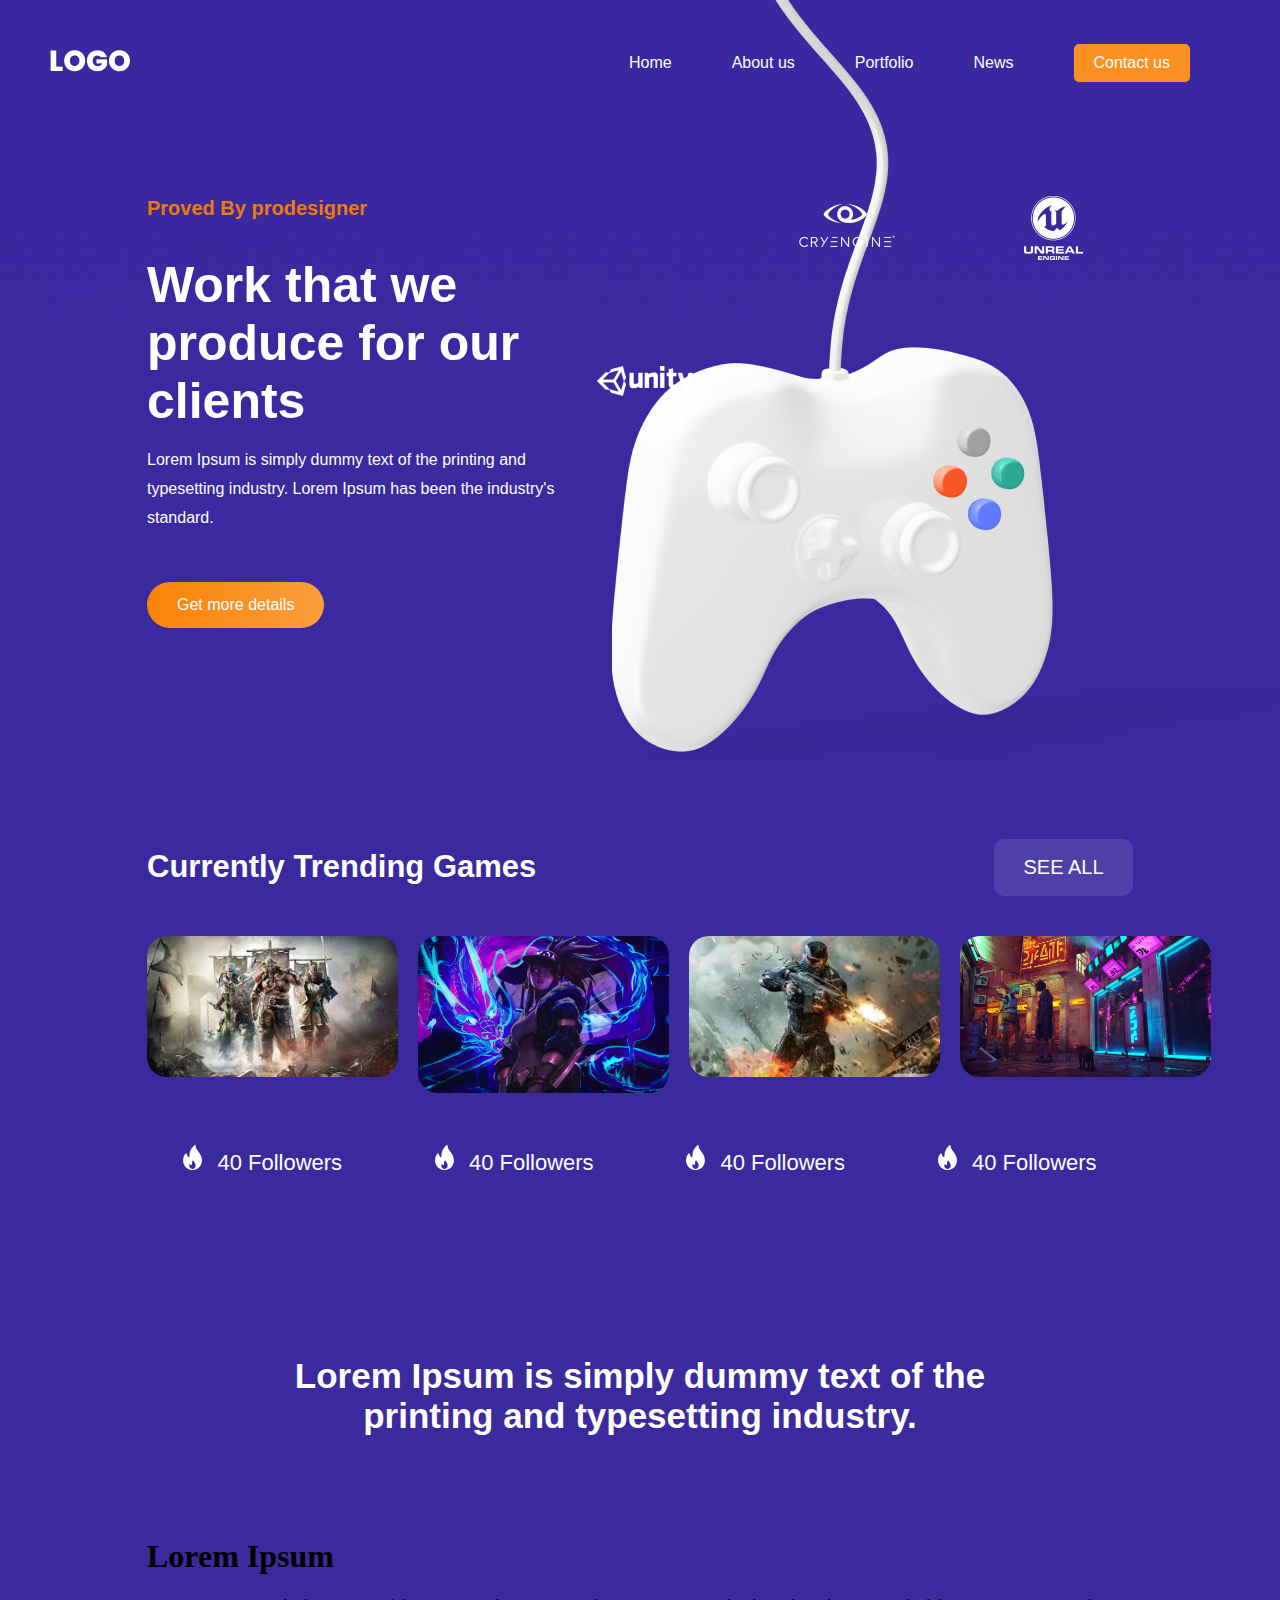
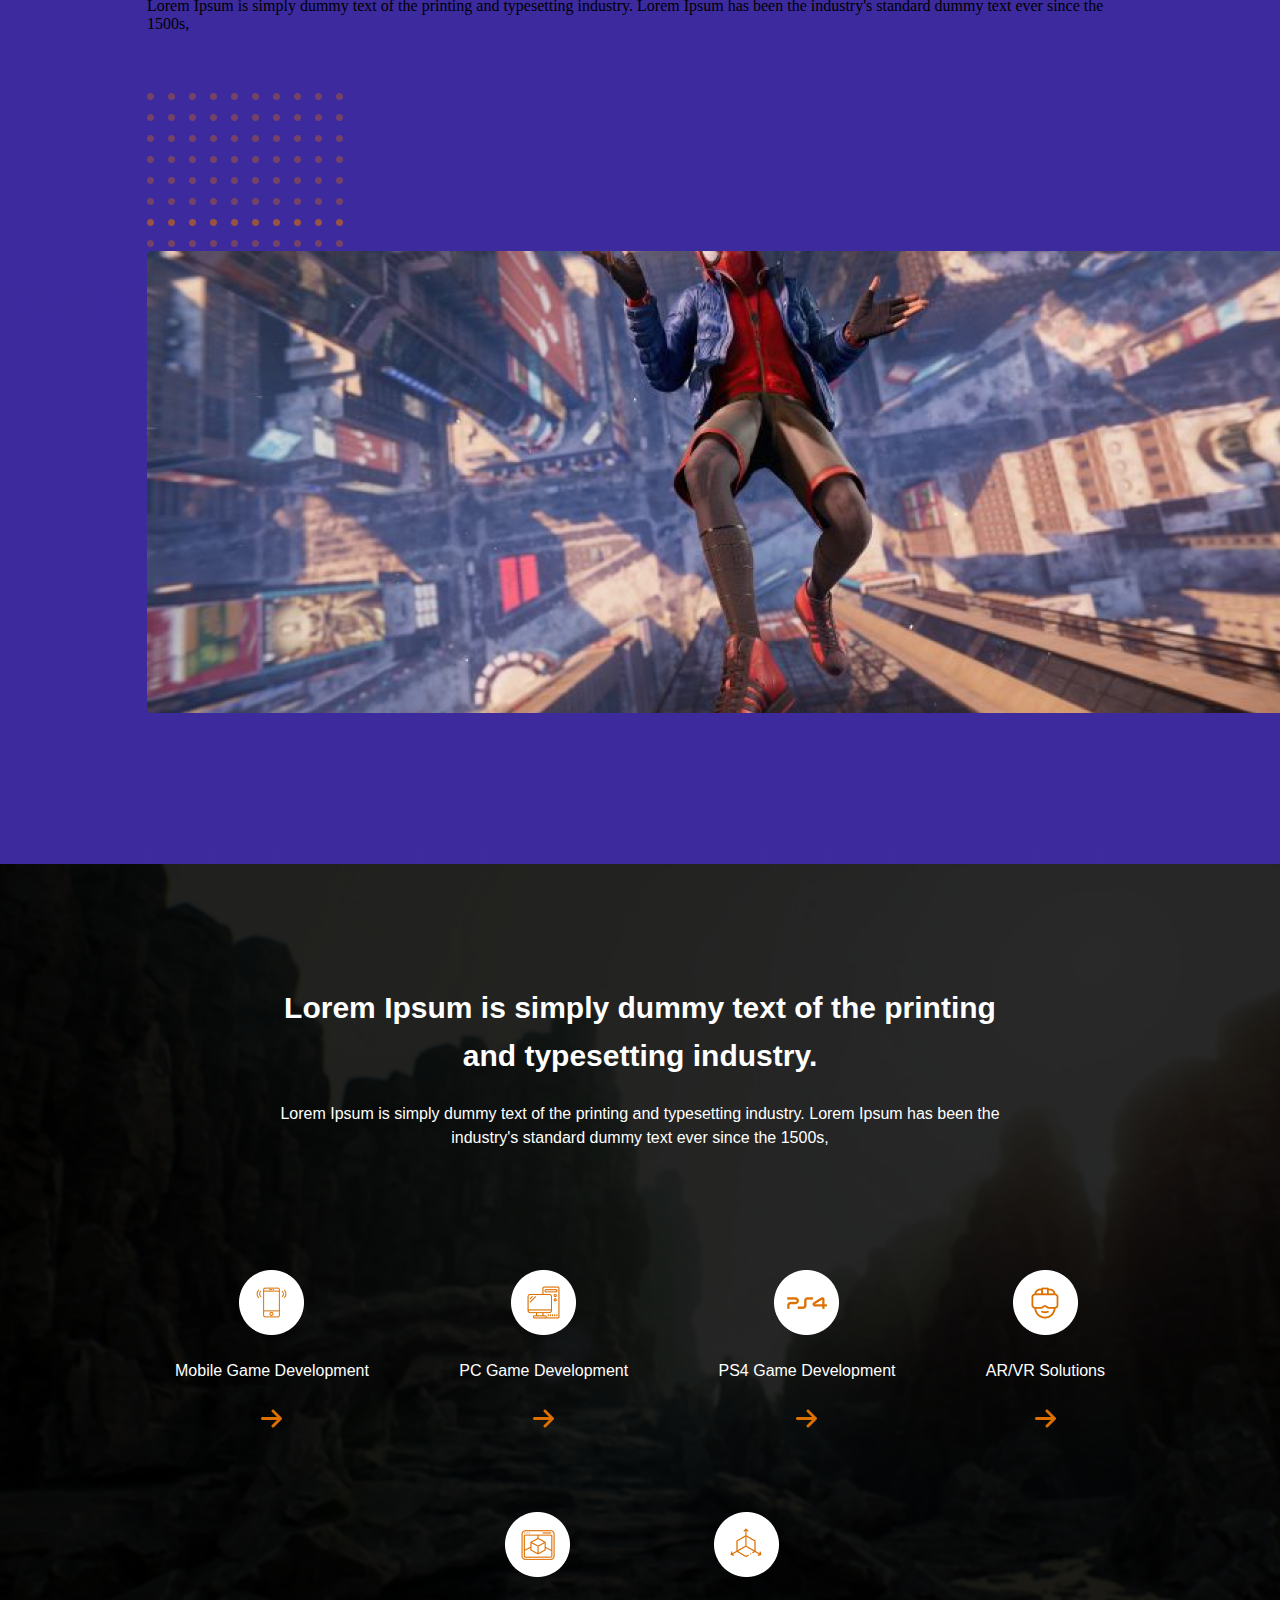
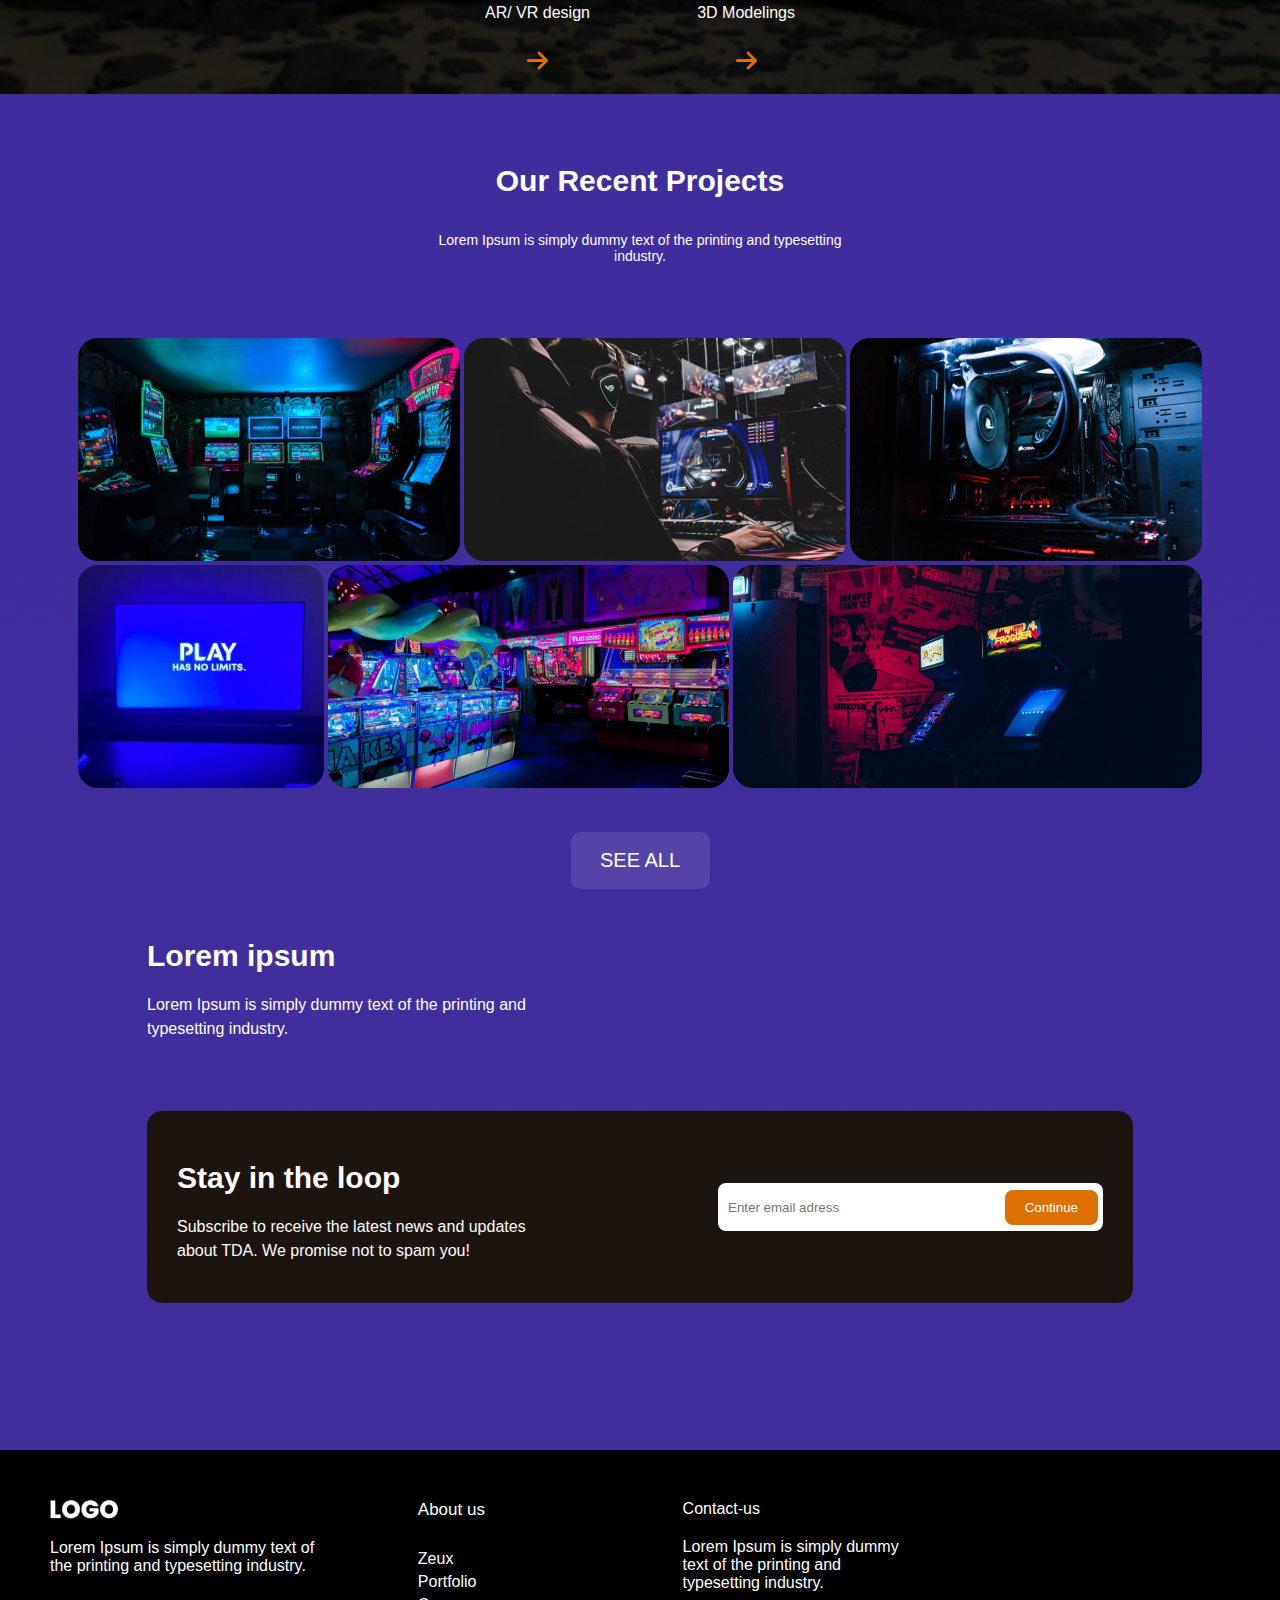
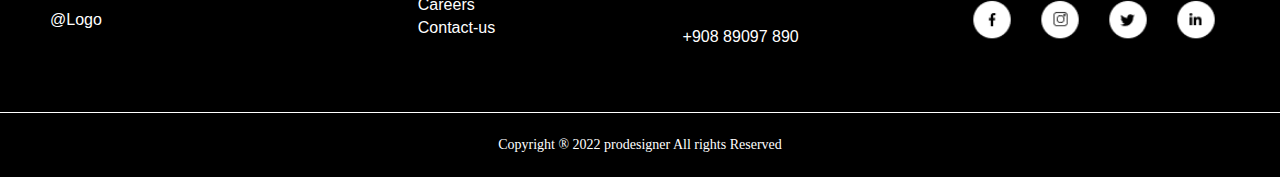
==== commit 14fcb904: "Refactored: Replaced IDs with classes for improved readability and maintainability" ====
--- a/html/index.html
+++ b/html/index.html
@@ -12,6 +12,7 @@
   <link rel="stylesheet" href="partials/projects.css">
   <link rel="stylesheet" href="partials/subscribe.css">
   <link rel="stylesheet" href="partials/footer.css">
+  <link rel="stylesheet" href="partials/spider-man.css">
 </head>
 
 <body>
@@ -20,34 +21,34 @@
       <a href="index.html"><img class="img-logo" src="../images/LOGO.png" alt=""></a>
     </div>
     <div class="nav">
-      <a href="error/index.html">Home</a>
+      <a href="index.html">Home</a>
       <a href="error/index.html">About us</a>
       <a href="error/index.html">Portfolio</a>
-      <a id="link-4" href="error/index.html">News</a>
-      <a id="link-5" href="contact-us/index.html">Contact us</a>
+      <a class="link-4" href="error/index.html">News</a>
+      <a class="link-5" href="contact-us/index.html">Contact us</a>
     </div>
   </header>
 
   <div class="container">
-    <img id="img_joy" src="../images/joy_stick 1.png" alt="">
+    <img class="img_joy" src="../images/joy_stick 1.png" alt="">
     <div class="container-2">
       <div class="box-1">
-        <h2 id="title-1">Proved By prodesigner</h2>
-        <h1 id="title-2">Work that we produce for our clients</h1>
-        <p id="paragraph_1">Lorem Ipsum is simply dummy text of the printing and typesetting industry. Lorem Ipsum has been the industry's standard.</p>
-        <a id="link-6" href="error/index.html">Get more details</a>
+        <h2 class="title-1">Proved By prodesigner</h2>
+        <h1 class="title-2">Work that we produce for our clients</h1>
+        <p class="paragraph_1">Lorem Ipsum is simply dummy text of the printing and typesetting industry. Lorem Ipsum has been the industry's standard.</p>
+        <a class="link-6" href="error/index.html">Get more details</a>
       </div>
       <div class="box-2">
-        <img id="img_1" src="../images/unity 1 (1).png" alt="unity">
-        <img id="img_2" src="../images/cry 1.png" alt="cry1">
-        <img id="img_3" src="../images/unreal 1.png" alt="unreal">
+        <img class="img_1" src="../images/unity 1 (1).png" alt="unity">
+        <img class="img_2" src="../images/cry 1.png" alt="cry1">
+        <img class="img_3" src="../images/unreal 1.png" alt="unreal">
       </div>
     </div>
 
     <div class="container-games">
-      <div id="box-3">
-        <h1 id="title-3">Currently Trending Games</h1>
-        <a id="link-7" href="error/index.html">SEE ALL</a>
+      <div class="box-3">
+        <h1 class="title-3">Currently Trending Games</h1>
+        <a class="link-7" href="error/index.html">SEE ALL</a>
       </div>
       <div class="box-4">
         <img class="img-herois" src="../images/heroi1.jpeg" alt="heroi">
@@ -56,10 +57,10 @@
         <img class="img-herois" src="../images/heroi4.jpeg" alt="heroi">
       </div>
       <div class="box-4">
-        <p id="paragraph_2"><img id="img_fire" src="../images/Group.png" alt="group">40 Followers</p>
-        <p id="paragraph_2"><img id="img_fire" src="../images/Group.png" alt="group">40 Followers</p>
-        <p id="paragraph_2"><img id="img_fire" src="../images/Group.png" alt="group">40 Followers</p>
-        <p id="paragraph_2"><img id="img_fire" src="../images/Group.png" alt="group">40 Followers</p>
+        <p class="paragraph_2"><img class="img_fire" src="../images/Group.png" alt="group">40 Followers</p>
+        <p class="paragraph_2"><img class="img_fire" src="../images/Group.png" alt="group">40 Followers</p>
+        <p class="paragraph_2"><img class="img_fire" src="../images/Group.png" alt="group">40 Followers</p>
+        <p class="paragraph_2"><img class="img_fire" src="../images/Group.png" alt="group">40 Followers</p>
       </div>
     </div>
 
@@ -71,8 +72,8 @@
       <h1>Lorem Ipsum</h1>
       <p>Lorem Ipsum is simply dummy text of the printing and typesetting industry. Lorem Ipsum has been the industry's standard dummy text ever since the 1500s,<p>
         <div class="img-wrapper">
-          <img id="img_point" src="../images/Group 21.png" alt="pontilhado">
-          <img id="img_4" src="../images/homemaranha.png" alt="homem-aranha">
+          <img class="img_point" src="../images/Group 21.png" alt="pontilhado">
+          <img class="img_4" src="../images/homemaranha.png" alt="homem-aranha">
         </div>
     </div>
   </div>
@@ -80,24 +81,24 @@
       <h1>Lorem Ipsum is simply dummy text of the printing and typesetting industry.</h1>
       <p>Lorem Ipsum is simply dummy text of the printing and typesetting industry. Lorem Ipsum has been the industry's standard dummy text ever since the 1500s,<p>
 
-        <div id="imgs">
+        <div class="imgs">
 
-          <div id="imgs_3">
+          <div class="imgs_3">
             <a href="error/index.html"><img src="../images/cel.png" alt="cel"></a>
             <p>Mobile Game Development</p>
             <a href="error/index.html"><img src="../images/seta.png" alt="seta"></a>
           </div>
-          <div id="imgs_3">
+          <div class="imgs_3">
             <a href="error/index.html"><img src="../images/pc.png" alt="pc"></a>
             <p>PC Game Development</p>
             <a href="error/index.html"><img src="../images/seta.png" alt="seta"></a>
           </div>
-          <div id="imgs_3">
+          <div class="imgs_3">
             <a href="error/index.html"><img src="../images/ps4.png" alt="ps4"></a>
             <p>PS4 Game Development</p>
             <a href="error/index.html"><img src="../images/seta.png" alt="seta"></a>
           </div>
-          <div id="imgs_3">
+          <div class="imgs_3">
             <a href="error/index.html"><img src="../images/oculos.png" alt="oculos"></a>
             <p>AR/VR Solutions</p>
             <a href="error/index.html"><img src="../images/seta.png" alt="seta"></a>
@@ -105,15 +106,15 @@
 
         </div>
 
-        <div id="imgs_2">
+        <div class="imgs_2">
 
-          <div id="imgs_3">
+          <div class="imgs_3">
             <a href="error/index.html"><img src="../images/cube.png" alt="cube"></a>
             <p>AR/ VR design</p>
             <a href="error/index.html"><img src="../images/seta.png" alt="seta"></a>
           </div>
 
-          <div id="imgs_3">
+          <div class="imgs_3">
             <a href="error/index.html"><img src="../images/x y z.png" alt="xyz"></a>
             <p>3D Modelings</p>
             <a href="error/index.html"><img src="../images/seta.png" alt="seta"></a>
@@ -147,13 +148,14 @@
         <p>Lorem Ipsum is simply dummy text of the printing and typesetting industry.</p>
         <div class="box-6">
           <div>
-            <h1 id="title-4">Stay in the loop</h1>
-            <p id="paragraph-3">Subscribe to receive the latest news and updates about TDA. We promise not to spam you! </p>
+            <h1 class="title-4">Stay in the loop</h1>
+            <p class="paragraph-3">Subscribe to receive the latest news and updates about TDA. We promise not to spam you! </p>
           </div>
-          <div class="input-2">
-            <input type="text" placeholder="Enter your email">
-            <button>Subscribe</button>
-          </div>
+          <form class="input-2" id="emailForm">
+            <input type="email" id="emailInput" placeholder="Enter email adress" required>
+            <span id="emailError" class="error-message-2"></span>
+            <button type="submit">Continue</button>
+          </form>
         </div>
       </div>
     </div>
@@ -173,15 +175,15 @@
           <a href="contact-us/index.html">Contact-us</a>
         </div>
         <div class="footer-column footer-column-3">
-          <a href="error/index.html">Contact-us</a>
+          <a href="contact-us/index.html">Contact-us</a>
           <p>Lorem Ipsum is simply dummy text of the printing and typesetting industry. </p>
           <p>+908 89097 890</p>
         </div>
         <div class="footer-column footer-column-4">
-          <a href="https://facebook.com"><img src="../images/facebook.png" alt="facebook"></a>
-          <a href="https://instagram.com"><img src="../images/instagram.png" alt="instagram"></a>
-          <a href="https://twitter.com"><img src="../images/X.png" alt="X"></a>
-          <a href="https://www.linkedin.com"><img src="../images/Linkedin.png" alt="Linkedin"></a>
+          <a href="https://facebook.com" target="_blank" ><img src="../images/facebook.png" alt="facebook"></a>
+          <a href="https://instagram.com" target="_blank" ><img src="../images/instagram.png" alt="instagram"></a>
+          <a href="https://twitter.com" target="_blank" ><img src="../images/X.png" alt="X"></a>
+          <a href="https://www.linkedin.com" target="_blank" ><img src="../images/Linkedin.png" alt="Linkedin"></a>
         </div>
       </section>
       <div class="footer-bottom">
--- a/html/partials/style.css
+++ b/html/partials/style.css
@@ -10,22 +10,23 @@
   position: relative;
 }
 
-#img_joy {
+.img_joy {
   position: absolute;
   top: 0;
   right: 0;
   z-index: -1;
 }
 
-#title-1 {
+.title-1 {
   font-size: 20px;
   color: #E87D0E;
   font-family: "Poppins", sans-serif;
   font-weight: bold;
   margin-bottom: 17px;
+  line-height: 1.5;
 }
 
-#title-2 {
+.title-2 {
   font-size: 50px;
   color: #FFFFFF;
   font-family: "Poppins", sans-serif;
@@ -33,15 +34,16 @@
   margin-bottom: 16px;
 }
 
-#paragraph_1 {
+.paragraph_1 {
   font-size: 16px;
   color: #FFFFFF;
   font-family: "Poppins", sans-serif;
   margin-bottom: 50px;
   inline-size: 450px;
+  line-height: 1.8;
 }
 
-#link-6 {
+.link-6 {
   background: linear-gradient(to right, #FA8305, #FB9E3C);
   padding: 14px 30px;
   border-radius: 40px;
@@ -52,7 +54,7 @@
   text-decoration: none;
 }
 
-#link-6:hover {
+.link-6:hover {
   transform: scale(1.1);
 }
 
@@ -61,16 +63,16 @@
   grid-template-columns: 1fr 1fr 1fr;
 }
 
-#img_1 {
+.img_1 {
   margin-left: 0px;
   margin-top: 190px;
 }
 
-#img_2 {
+.img_2 {
   margin-left: 20px;
 }
 
-#img_3 {
+.img_3 {
   margin-left: 70px;
   margin-top: 20px;
 }
@@ -91,45 +93,3 @@
   width: 826px;
   height: 132px;
 }
-
-.container-3 {
-  color: white;
-  font-family: "Poppins", sans-serif;
-}
-
-.container-3 h2 {
-  font-size: 30px;
-  font-weight: 600;
-  margin-bottom: 67px;
-}
-
-.container-3 p {
-  font-size: 16px;
-  margin-bottom: 32px;
-  width: 500px;
-}
-
-.container-3 img {
-  margin-top: 40px;
-}
-
-.img-wrapper {
-  position: relative;
-}
-
-#img_point {
-  position: absolute;
-  top: -60px;
-  right: 60px;
-  z-index: 1;
-}
-
-#img_4 {
-  align-items: center;
-  margin-top: 20px;
-  height: 462px;
-  position: relative;
-  z-index: 2;
-  margin-top: 46px;
-  width: 100%;
-}
--- a/html/partials/header.css
+++ b/html/partials/header.css
@@ -15,12 +15,12 @@
   align-items: center;
 }
 
-#link-5 {
+.link-5 {
   background-color: #FA9021;
   padding: 10px 20px;
   border-radius: 5px;
 }
 
-#link-5:hover {
+.link-5:hover {
   transform: scale(1.1);
 }--- a/html/partials/games.css
+++ b/html/partials/games.css
@@ -4,18 +4,18 @@
   color: white;
 }
 
-#box-3{
+.box-3{
   display: flex;
   justify-content: space-between;
   align-items: center;
 }
 
-#title-3{
+.title-3{
   font-size: 31px;
   font-weight: bold;
 }
 
-#link-7{
+.link-7{
   font-size: 20px;
   background-color: rgba(255, 255, 255, 0.11);
   border-radius: 10px;
@@ -36,16 +36,15 @@
 
 .img-herois{
   width: 251px;
-  height: 277px;
   border-radius: 20px;
 }
 
-#paragraph_2{
+.paragraph_2{
   font-size: 22px;
   text-align: center;
 }
 
-#img_fire{
+.img_fire{
   margin-right: 15px;
 }
 
--- a/html/partials/dev_area.css
+++ b/html/partials/dev_area.css
@@ -29,21 +29,22 @@
   font-size: 16px;
   width: 750px;
   height: 60px;
+  line-height: 1.5;
 }
 
-#imgs{
+.imgs{
   display: flex;
   justify-content: space-between;
   width: 75%;
 }
 
-#imgs_3 p{
+.imgs_3 p{
   width: 100%;
   margin-top: 20px;
   margin-bottom: -10px;
 }
 
-#imgs_2{
+.imgs_2{
   display: flex;
   width: 25%;
   justify-content: space-between;
--- a/html/partials/subscribe.css
+++ b/html/partials/subscribe.css
@@ -0,0 +1,105 @@
+.Subscribe{
+  font-family: "Poppins", sans-serif;
+  color: white;
+}
+
+.Subscribe h1{
+  font-size: 30px;
+  font-weight: 600;
+}
+
+.Subscribe p{
+  font-size: 16px;
+  margin-top: 20px;
+  width: 45%;
+  line-height: 1.5;
+}
+
+.title-4{
+  font-weight: normal;
+}
+
+.paragraph-3{
+  font-size: 17px;
+  width: 95%;
+  margin-top: 30px;
+}
+
+.box-6 {
+  background-color: #1C140F;
+  padding: 30px;
+  border-radius: 15px;
+  display: flex;
+  justify-content: space-between;
+  align-items: center;
+  margin-top: 70px;
+}
+
+.box-6 div:first-child {
+  flex: 1;
+}
+
+.box-6 p {
+  margin-bottom: 10px;
+  width: 70%;
+}
+
+.box-6 input {
+  width: 100%;
+  padding: 10px;
+  border: none;
+  outline: none;
+}
+
+.box-6 button {
+  padding: 10px 20px;
+  background-color: #DC7000;
+  color: white;
+  border: none;
+  border-radius: 8px;
+  cursor: pointer;
+  margin-right: 5px;
+}
+
+.input-2 {
+  display: flex;
+  justify-content: center;
+  align-items: center;
+  background-color: white;
+  border-radius: 8px;
+  width: 385px;
+  height: 48px;
+  position: relative;
+}
+
+.input-2 input {
+  width: 80%;
+  padding: 10px;
+  border: none;
+  outline: none;
+}
+
+.input-2 button {
+  padding: 10px 20px;
+  background-color: #DC7000;
+  color: white;
+  border: none;
+  border-radius: 8px;
+  cursor: pointer;
+}
+
+.error-message-2 {
+  position: absolute;
+  bottom: -20px;
+  left: 0;
+  color: red;
+  font-size: 14px;
+}
+
+.alert.sucesso {
+  position: absolute;
+  bottom: -20px;
+  left: 0;
+  color: rgb(24, 209, 24);
+  font-size: 14px;
+}
